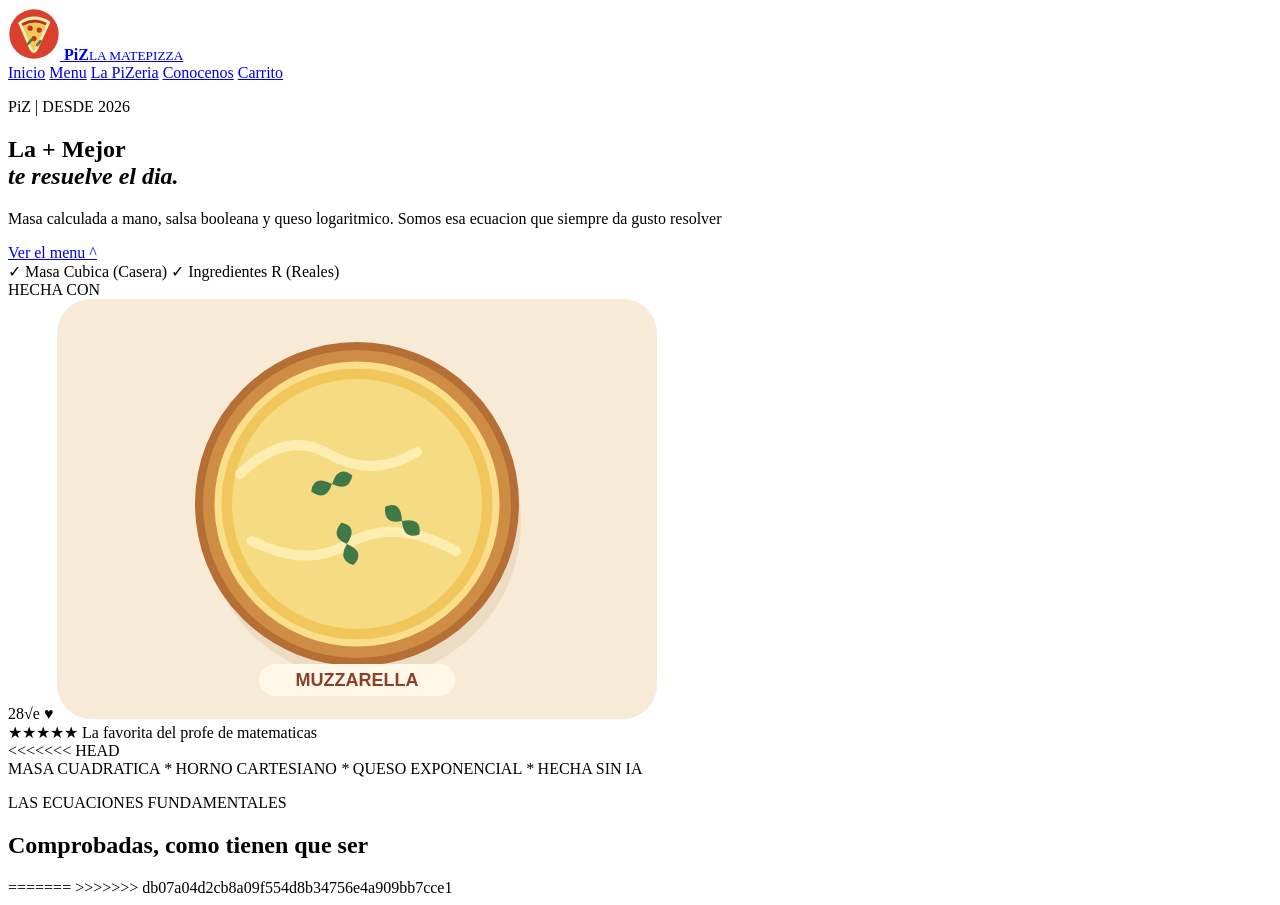
==== index.html @ 9e021fbf "Añadido ticker y algunos titulos" ====
<!DOCTYPE html>
<html lang="en">
<head>
    <meta charset="UTF-8">
    <meta name="viewport" content="width=device-width, initial-scale=1.0">
    <title>Home | Piz</title>
</head>
<body>
    <header class="headr-sit">
        <div class="container hdr-in">
            <a class="brand" href="index.html">
                <img src="assets/img/logo.svg" alt="Logo de la pizzeria" width="52" height="52">
                <span><strong>PiZ</strong><small>LA MATEPIZZA</small></span>          
            </a>
            <nav class="mn-nav" aria-label="Navegacion">
                <a href="index.html" aria-current="pagina">Inicio</a>
                <a href="menu.html">Menu</a>
                <a href="nos.html">La PiZeria</a>
                <a href="contact.html">Conocenos</a>
                <a href="menu.html#carrito" class="nav-cart">Carrito</a>
            </nav>
        </div>
    </header>
    <main>
        <section class="hero">
            <div class="copy-h">
                <p class="ceja"><span class="deja-p"></span> PiZ | DESDE 2026</p>
                <h1>La + Mejor<br><em>te resuelve el dia.</em></h1><p class="desc-h">Masa calculada a mano, salsa booleana y queso logaritmico. Somos esa ecuacion que siempre da gusto resolver</p>
                <div class="act-h">
                    <a href="menu.html">Ver el menu <span aria-hidden="true">^</span></a>
                </div>
                <div class="nts-h">
                    <span>
                        <span class="nt-icn" aria-hidden="true">✓</span>
                        Masa Cubica (Casera)
                    </span>
                    <span>
                        <span class="nt-icn" aria-hidden="true">✓</span>
                        Ingredientes R (Reales)
                    </span>
                </div>
            </div>
            <div art-h>
                <span class="stmp-rnd">HECHA CON<br>28√e ♥</span>
                <img src="assets/img/pizza-muzzarella.svg" alt="PiZ de muzzarella" width="600" height="420">
                <div class="capt-h">
                    <span class="capt-strs" aria-hidden="true">★★★★★</span>
                    <span>La favorita del profe de matematicas</span>
                </div>
            </div>
        </section>
<<<<<<< HEAD
        <section class="ticker">
            <div>
                <span>MASA CUADRATICA</span>
                <i aria-hidden="true">*</i>
                <span>HORNO CARTESIANO</span>
                <i aria-hidden="true">*</i>
                <span>QUESO EXPONENCIAL</span>
                <i aria-hidden="true">*</i>
                <span>HECHA SIN IA</span>
            </div>
        </section>
        <section class="sect container fav-sect">
            <div class="sect-hdng">
                <div>
                    <p class="ceja">LAS ECUACIONES FUNDAMENTALES</p>
                    <h2>Comprobadas, como tienen que ser</h2>
                </div>
            </div>
        </section>
=======
>>>>>>> db07a04d2cb8a09f554d8b34756e4a909bb7cce1
    </main>
</body>
</html>
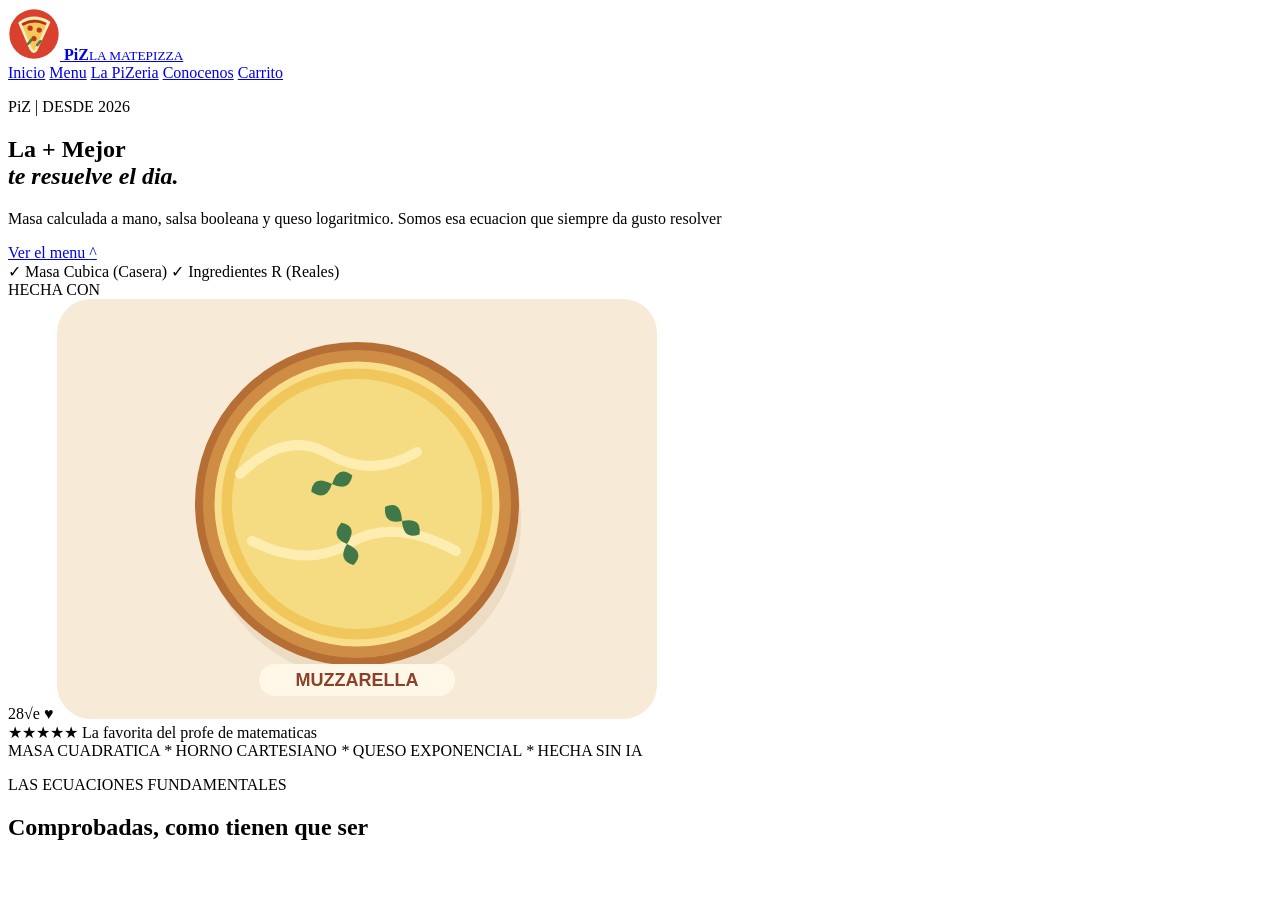
==== commit c2dd56d2: "para solucionar un conflicto de archivos" ====
--- a/index.html
+++ b/index.html
@@ -49,7 +49,6 @@
                 </div>
             </div>
         </section>
-<<<<<<< HEAD
         <section class="ticker">
             <div>
                 <span>MASA CUADRATICA</span>
@@ -69,8 +68,6 @@
                 </div>
             </div>
         </section>
-=======
->>>>>>> db07a04d2cb8a09f554d8b34756e4a909bb7cce1
     </main>
 </body>
 </html>
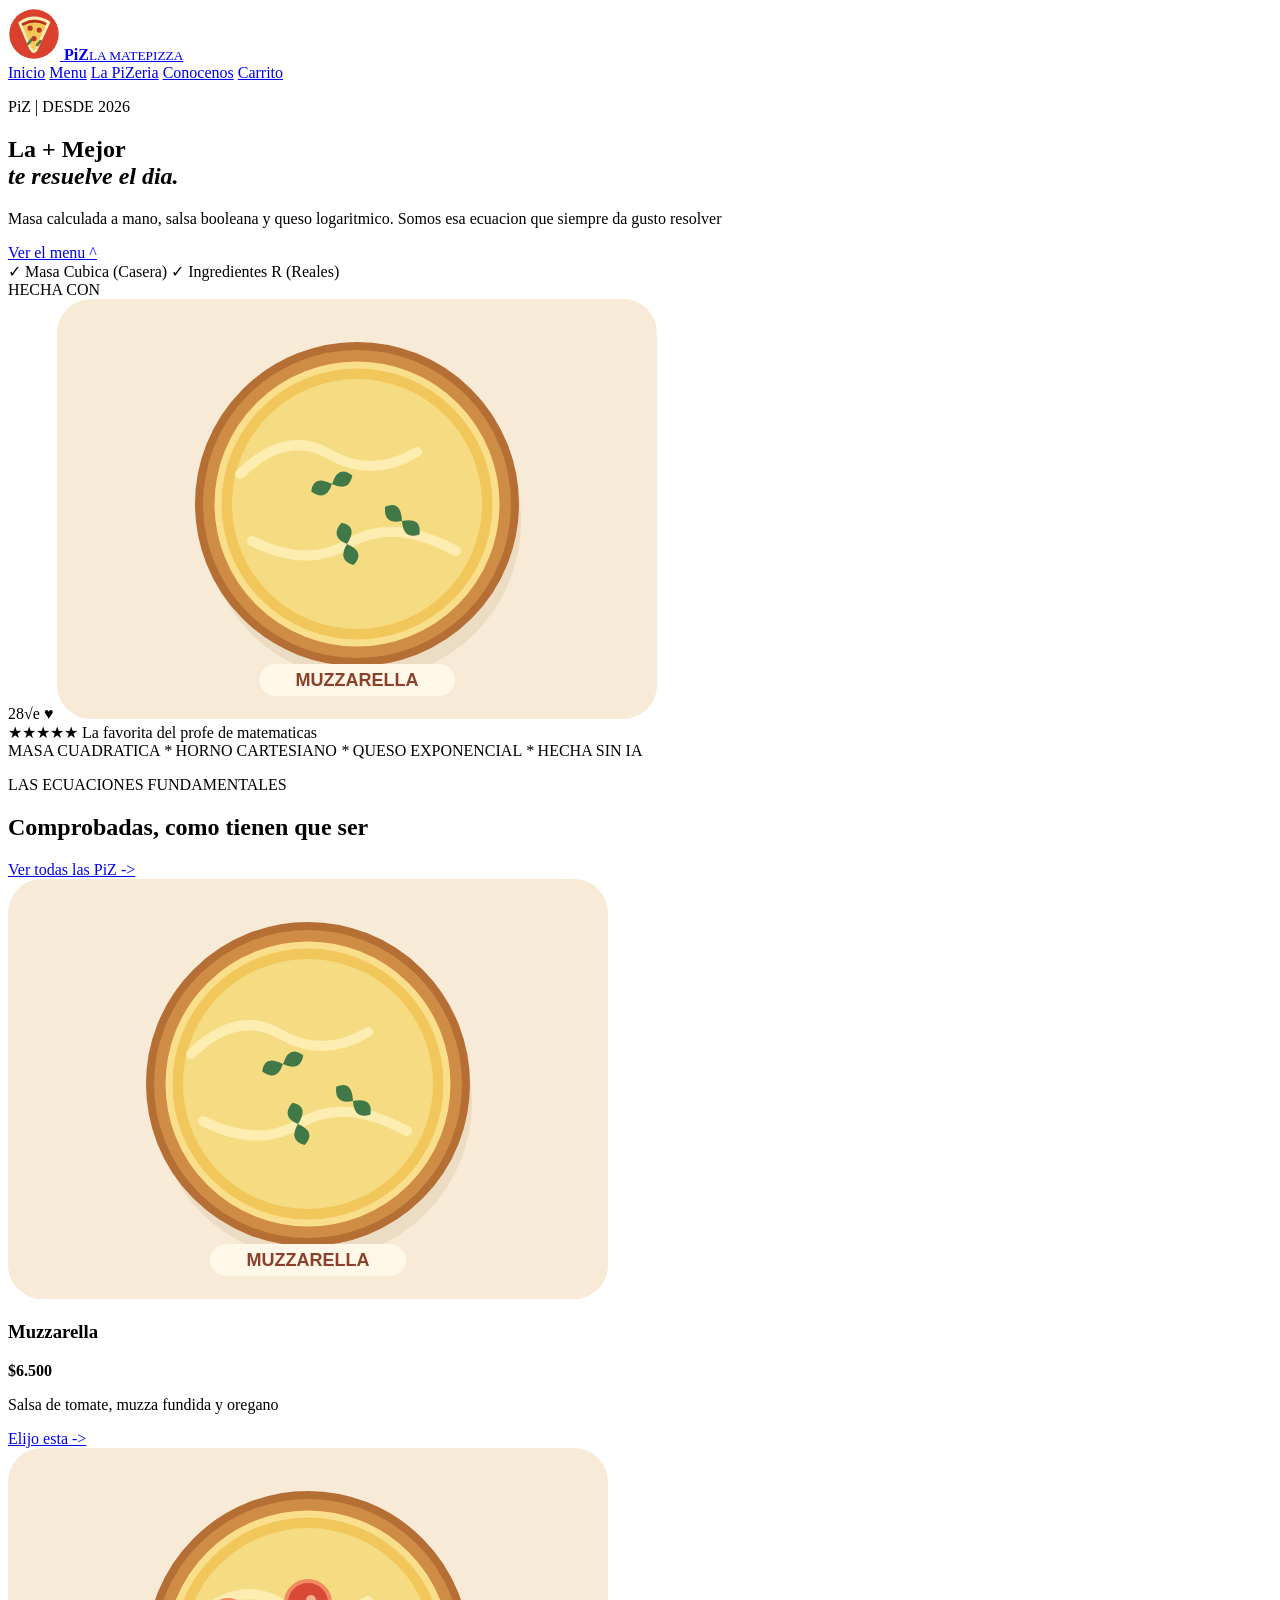
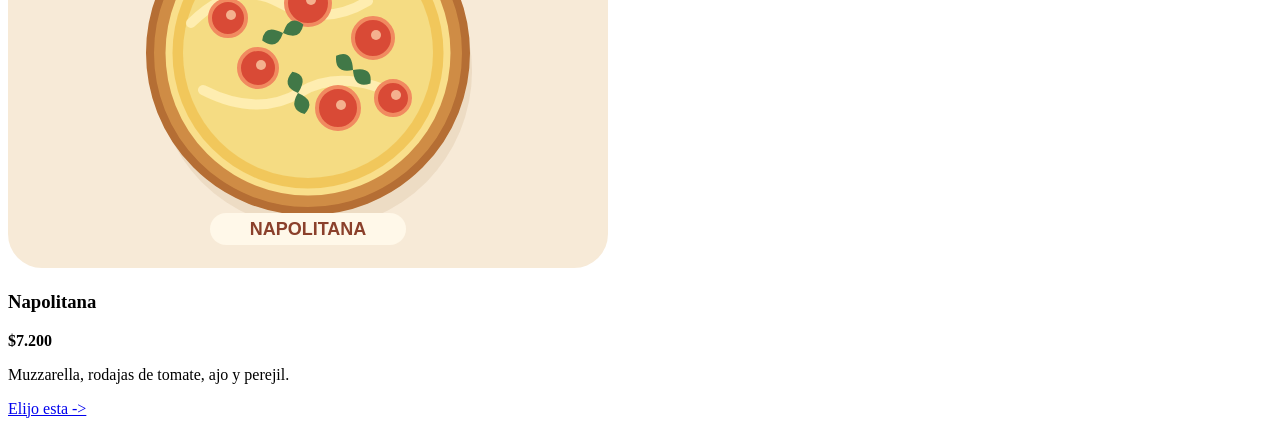
==== commit 32e5e41e: "Index, pizzas favoritas" ====
--- a/index.html
+++ b/index.html
@@ -66,6 +66,33 @@
                     <p class="ceja">LAS ECUACIONES FUNDAMENTALES</p>
                     <h2>Comprobadas, como tienen que ser</h2>
                 </div>
+                <a class="txt-link" href="menu.html">Ver todas las PiZ <span aria-hidden="true">-></span></a>
+            </div>
+            <div class="ftr-grid">
+                <article class="ftr-card">
+                    <a class="ftr-img" href="menu.html#pizzas">
+                        <img src="assets/img/pizza-muzzarella.svg" alt="PiZ de Muzzarella" width="600" height="420">
+                    </a>
+                    <div class="ftr-cont">
+                        <div class="ftr-title">
+                            <h3>Muzzarella</h3><strong>$6.500</strong>
+                        </div>
+                        <p>Salsa de tomate, muzza fundida y oregano</p>
+                        <a class="txt-link" href="menu.html#pizzas">Elijo esta <span aria-hidden="true">-></span></a>
+                    </div>
+                </article>
+                <article class="ftr-card">
+                    <a class="ftr-img" href="menu.html#pizzas">
+                        <img src="assets/img/pizza-napolitana.svg" alt="PiZ napolitana" width="600" height="420">
+                    </a>
+                    <div class="ftr-cont">
+                        <div class="ftr-title">
+                            <h3>Napolitana</h3><strong>$7.200</strong>
+                        </div>
+                        <p>Muzzarella, rodajas de tomate, ajo y perejil.</p>
+                        <a class="txt-link" href="menu.html#pizzas">Elijo esta <span aria-hidden="true">-></span></a>
+                    </div>
+                </article>
             </div>
         </section>
     </main>
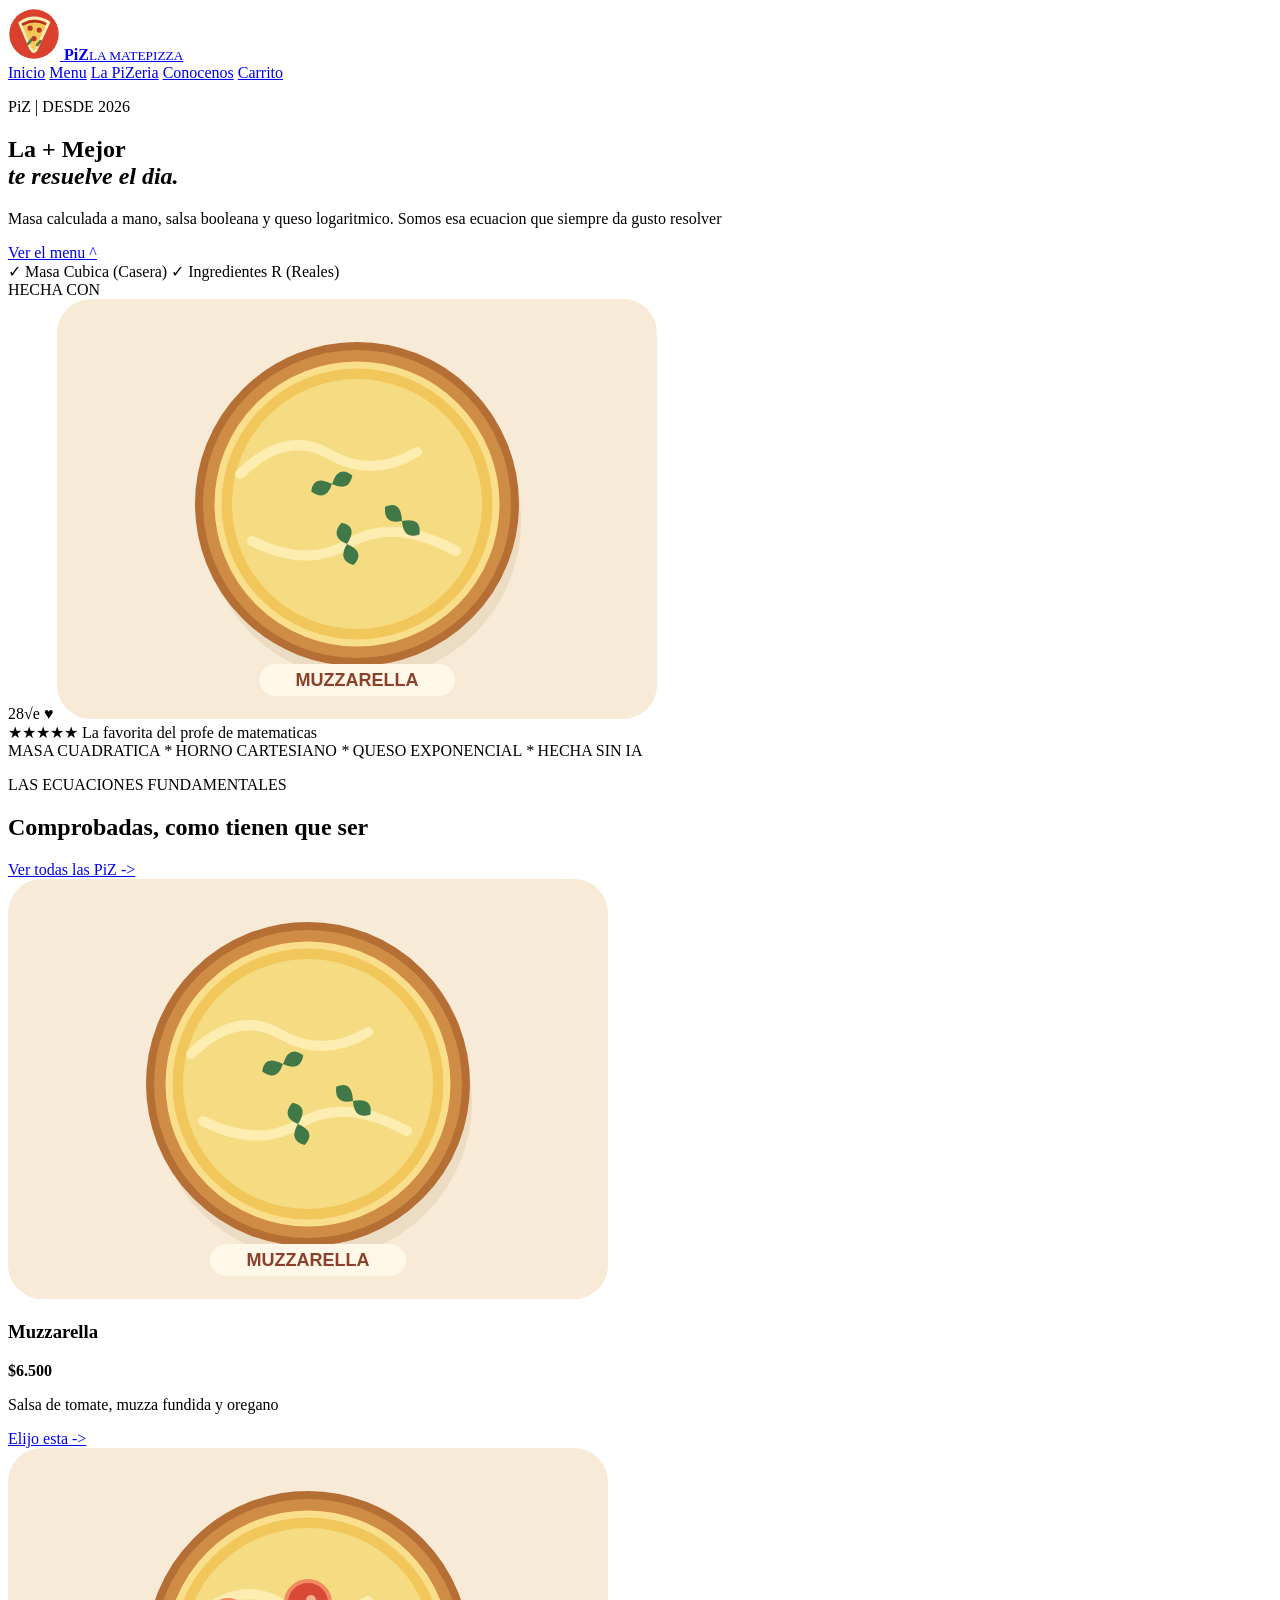
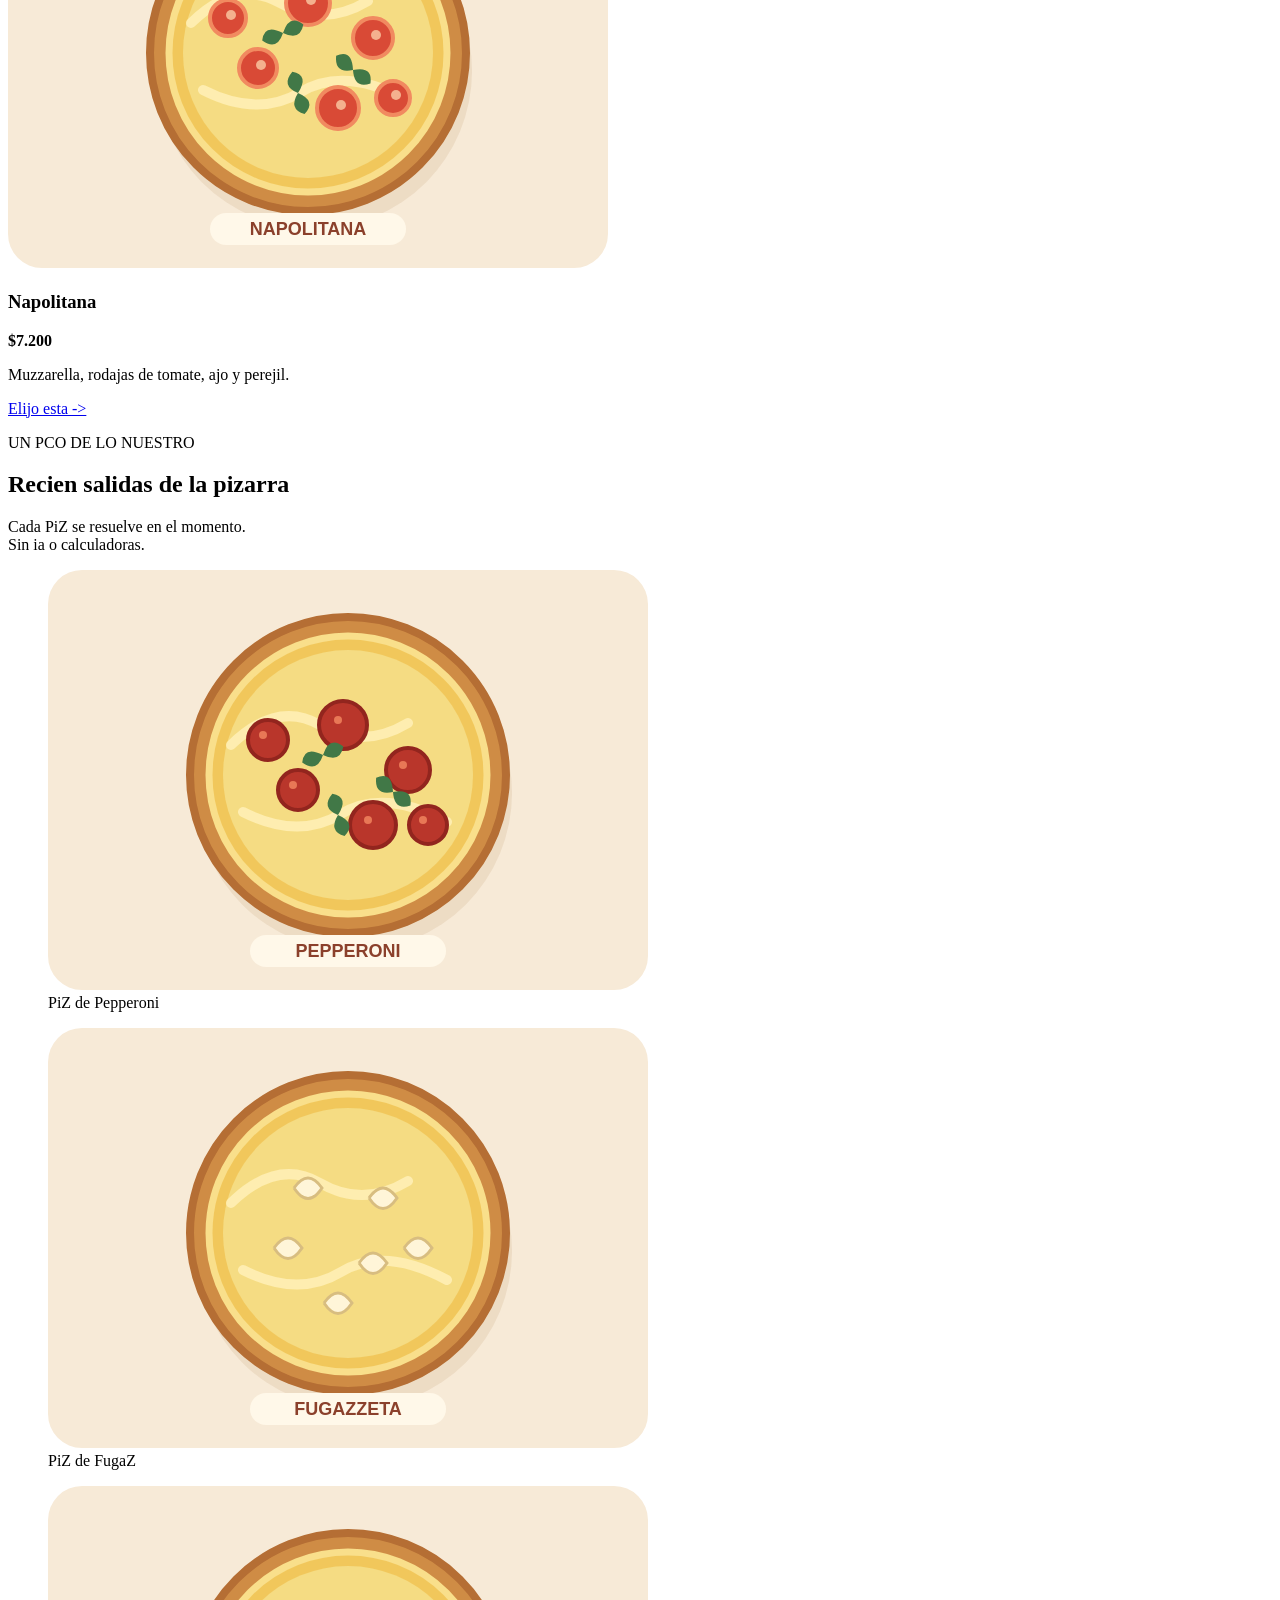
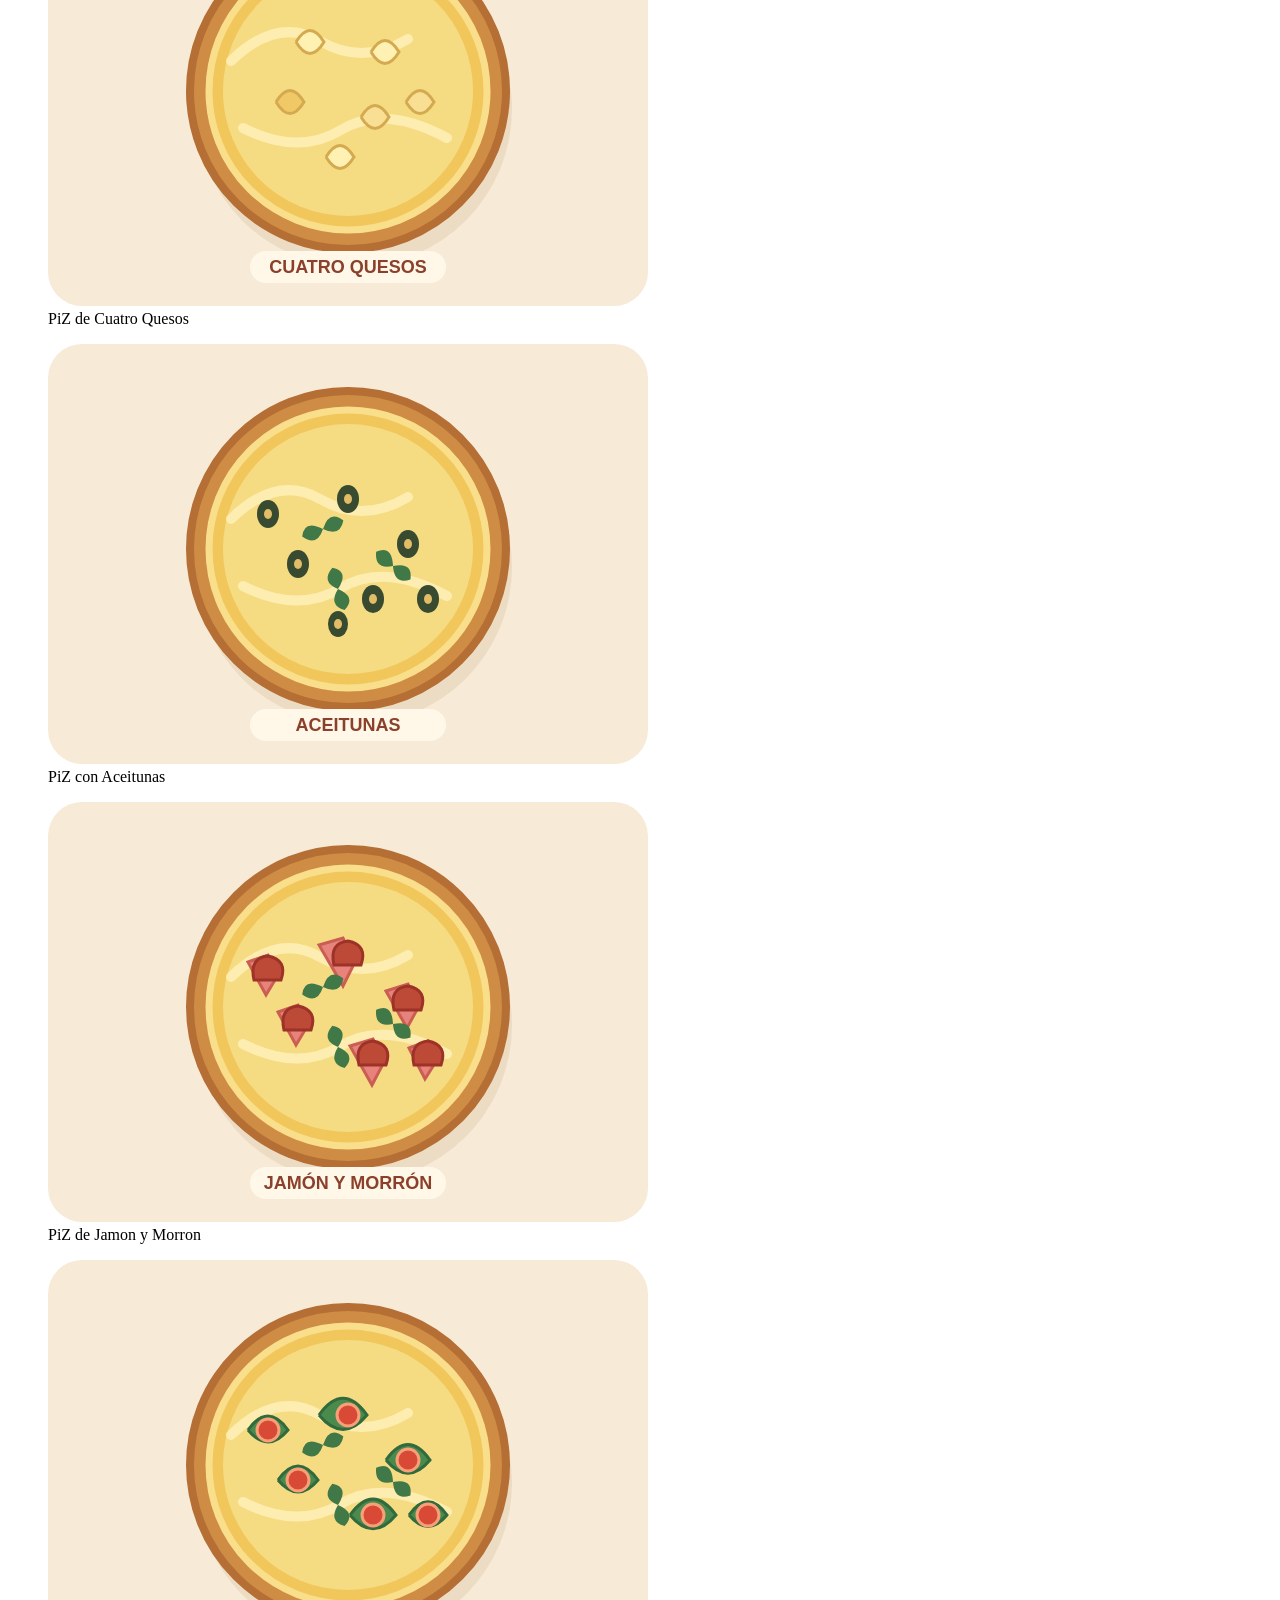
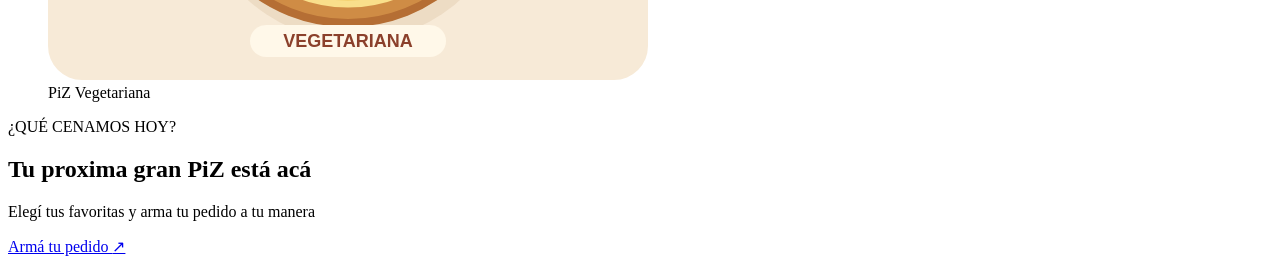
==== commit 909252a9: "Añadias la galeria y las tarjetas de las pizzas" ====
--- a/index.html
+++ b/index.html
@@ -95,6 +95,54 @@
                 </article>
             </div>
         </section>
+        <section class="sect gallery-sect">
+            <div class="container">
+                <div class="section-heading">
+                    <div>
+                        <p class="ceja">UN PCO DE LO NUESTRO</p><h2>Recien salidas de la pizarra</h2>
+                    </div>
+                    <p class="hdng-nt">Cada PiZ se resuelve en el momento.<br>Sin ia o calculadoras.</p>
+                </div>
+                <div class="photo-grid">
+                    <figure>
+                        <img src="assets/img/pizza-pepperoni.svg" alt="PiZ de Pepperoni" width="600" height="420">
+                        <figcaption>PiZ de Pepperoni</figcaption>
+                    </figure>
+                    <figure>
+                        <img src="assets/img/pizza-fugazzeta.svg" alt="PiZ de FugaZ" width="600" height="420">
+                        <figcaption>PiZ de FugaZ</figcaption>
+                    </figure>
+                    <figure>
+                        <img src="assets/img/pizza-cuatro-quesos.svg" alt="PiZ Cuatro Quesos" width="600" height="420">
+                        <figcaption>PiZ de Cuatro Quesos</figcaption>
+                    </figure>
+                    <figure>
+                        <img src="assets/img/pizza-aceitunas.svg" alt="PiZ con Aceitunas" width="600" height="420">
+                        <figcaption>PiZ con Aceitunas</figcaption>
+                    </figure>
+                    <figure>
+                        <img src="assets/img/pizza-jamon-morron.svg" alt="PiZ de Jamon y Morron" width="600" height="420">
+                        <figcaption>PiZ de Jamon y Morron</figcaption>
+                    </figure>
+                    <figure>
+                        <img src="assets/img/pizza-vegetariana.svg" alt="PiZ Vegetariana" width="600" height="420">
+                        <figcaption>PiZ Vegetariana</figcaption>
+                    </figure>
+                </div>
+            </div>
+        </section>
+        <section class="cta-band">
+            <div class="container cta-inner">
+                <div>
+                    <p class="ceja">¿QUÉ CENAMOS HOY?</p>
+                    <h2>Tu proxima gran PiZ está acá</h2>
+                    <p>Elegí tus favoritas y arma tu pedido a tu manera</p>
+                </div>
+                <a class="btn btn-light" href="menu.html">Armá tu pedido
+                    <span aria-hidden="true">↗</span>
+                </a>
+            </div>
+        </section>
     </main>
 </body>
 </html>
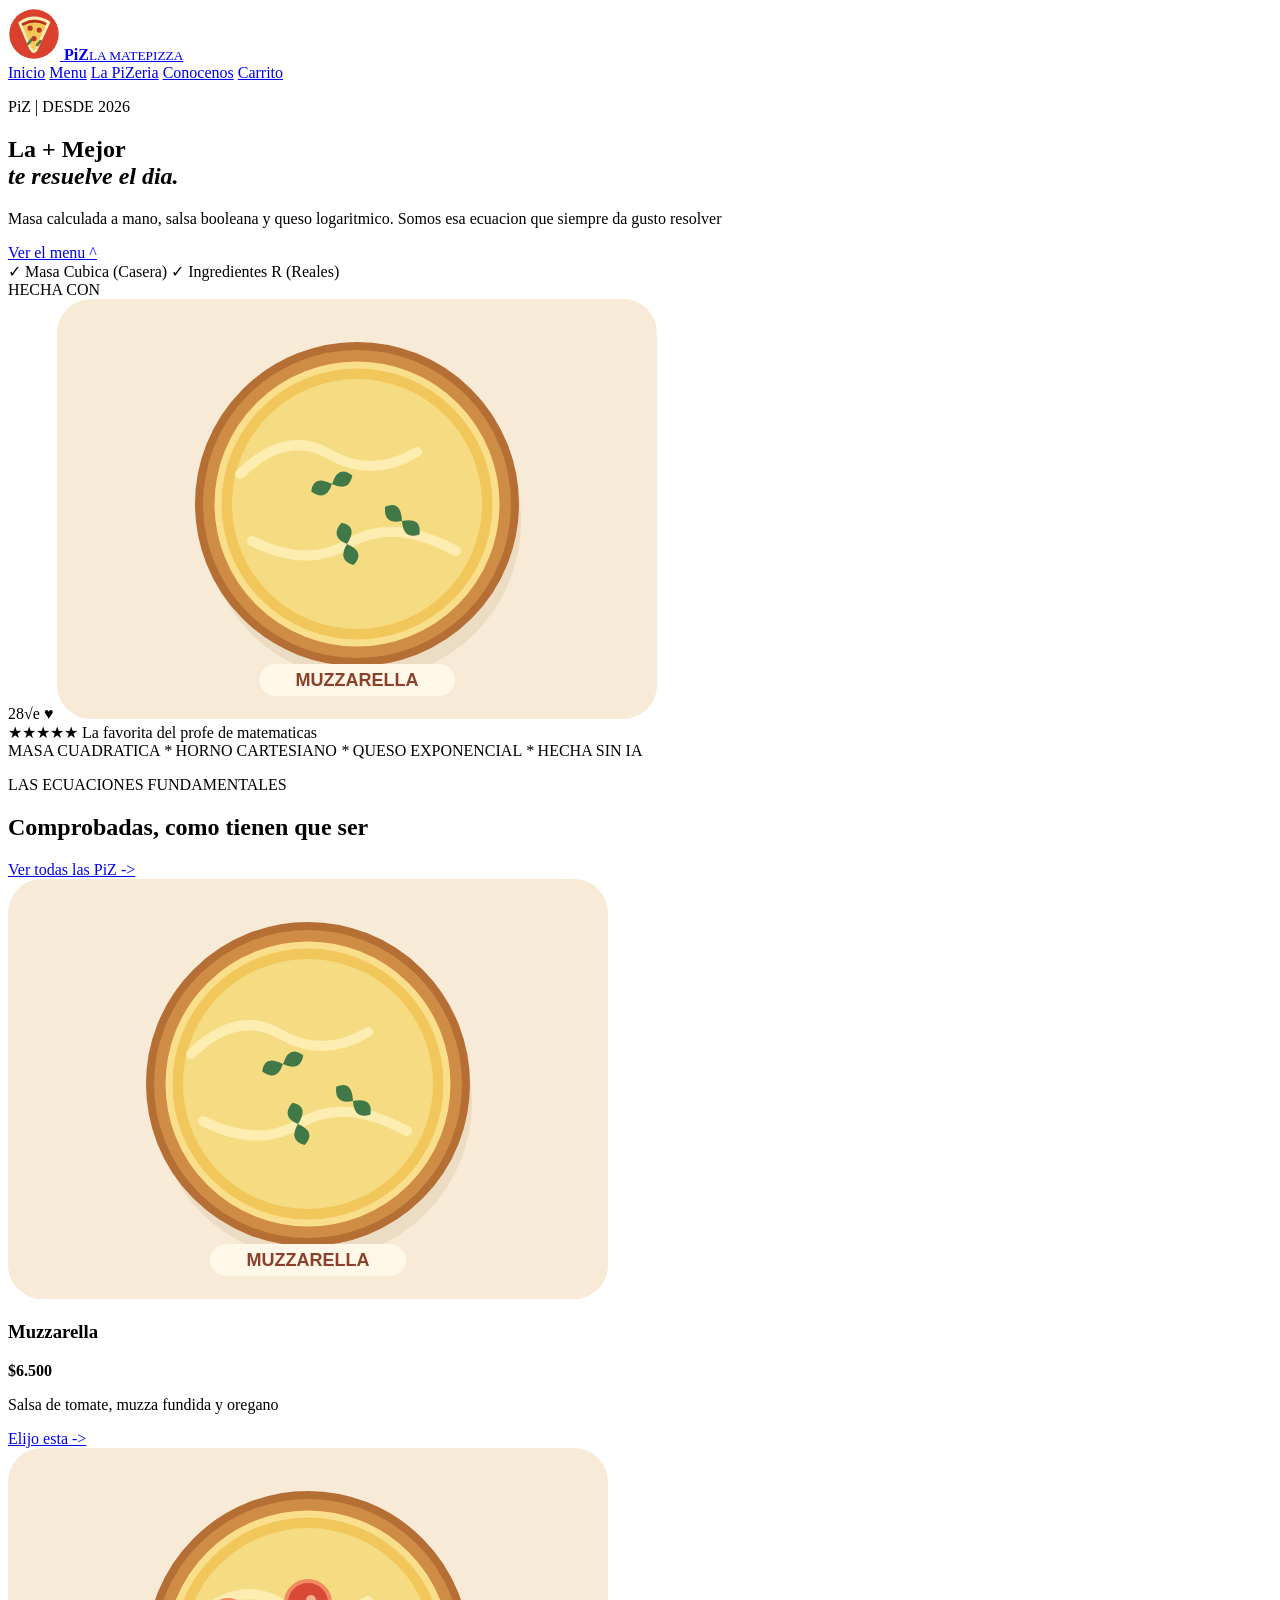
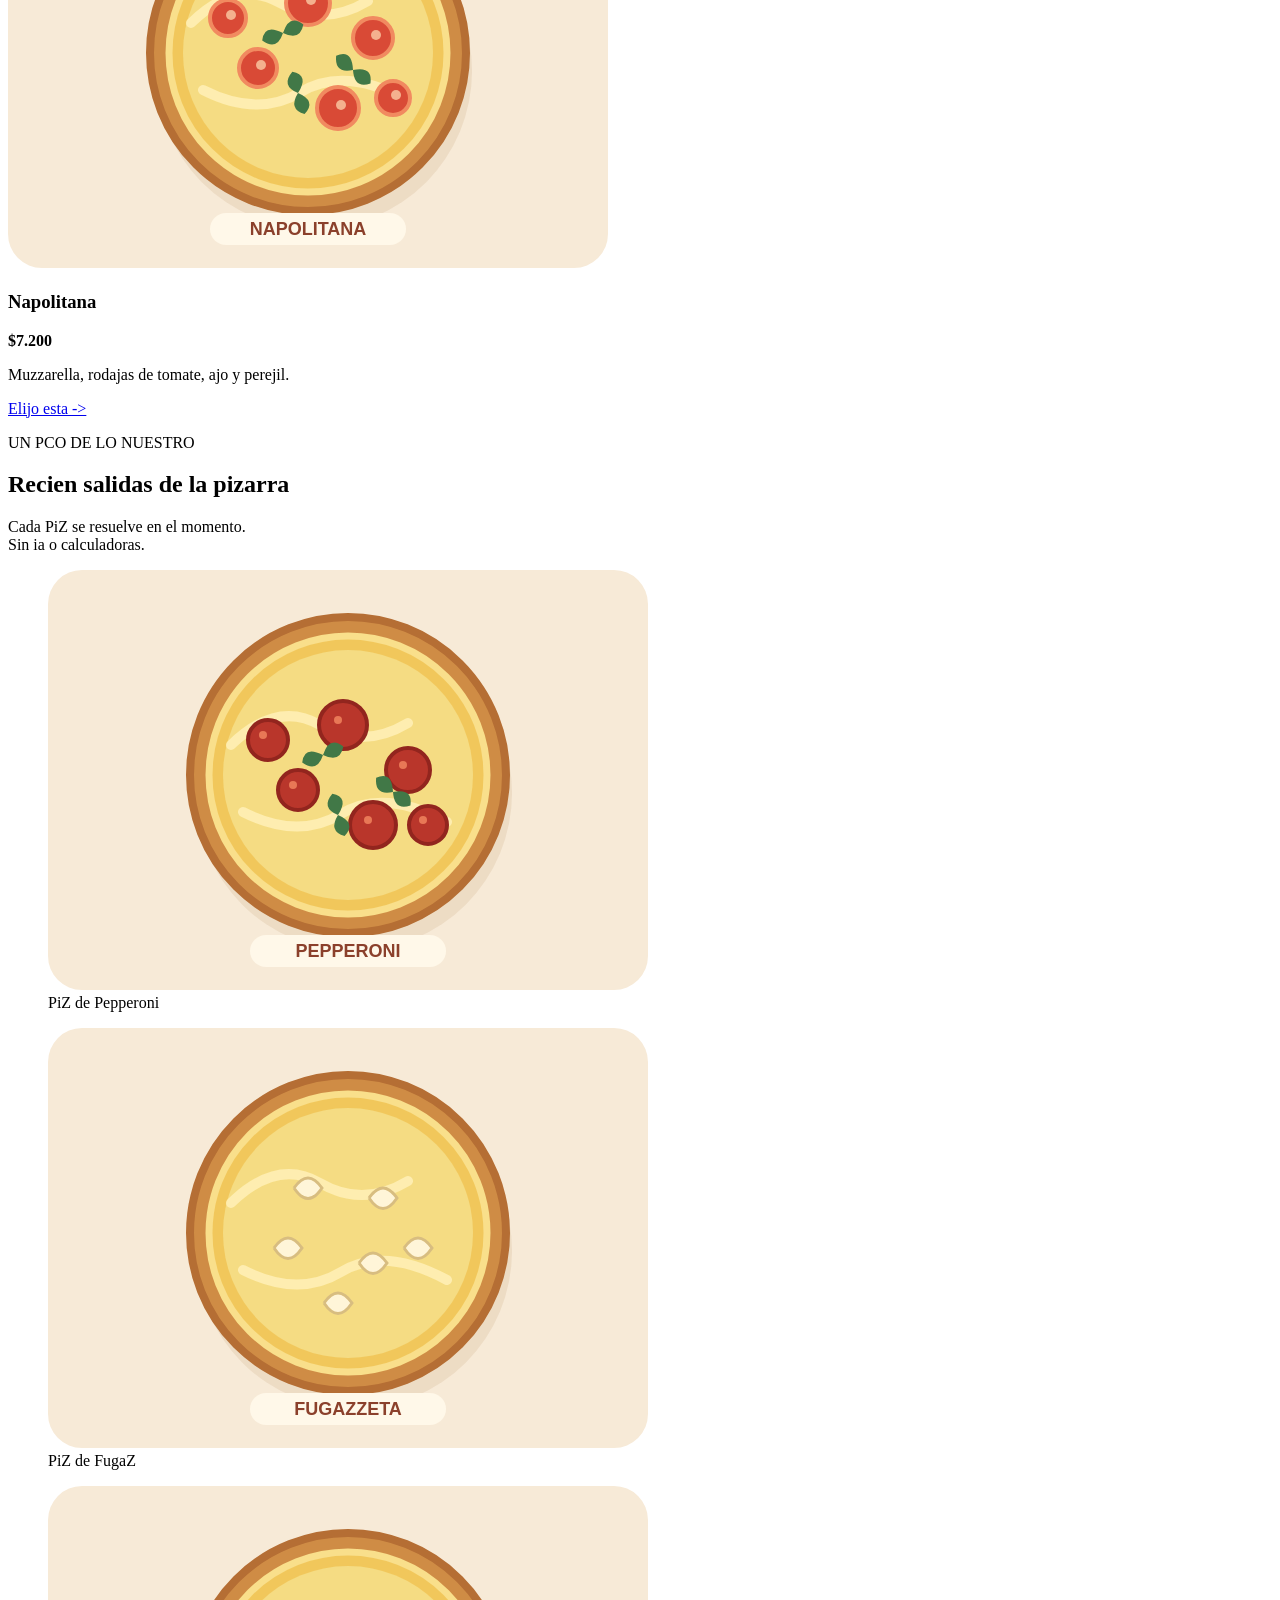
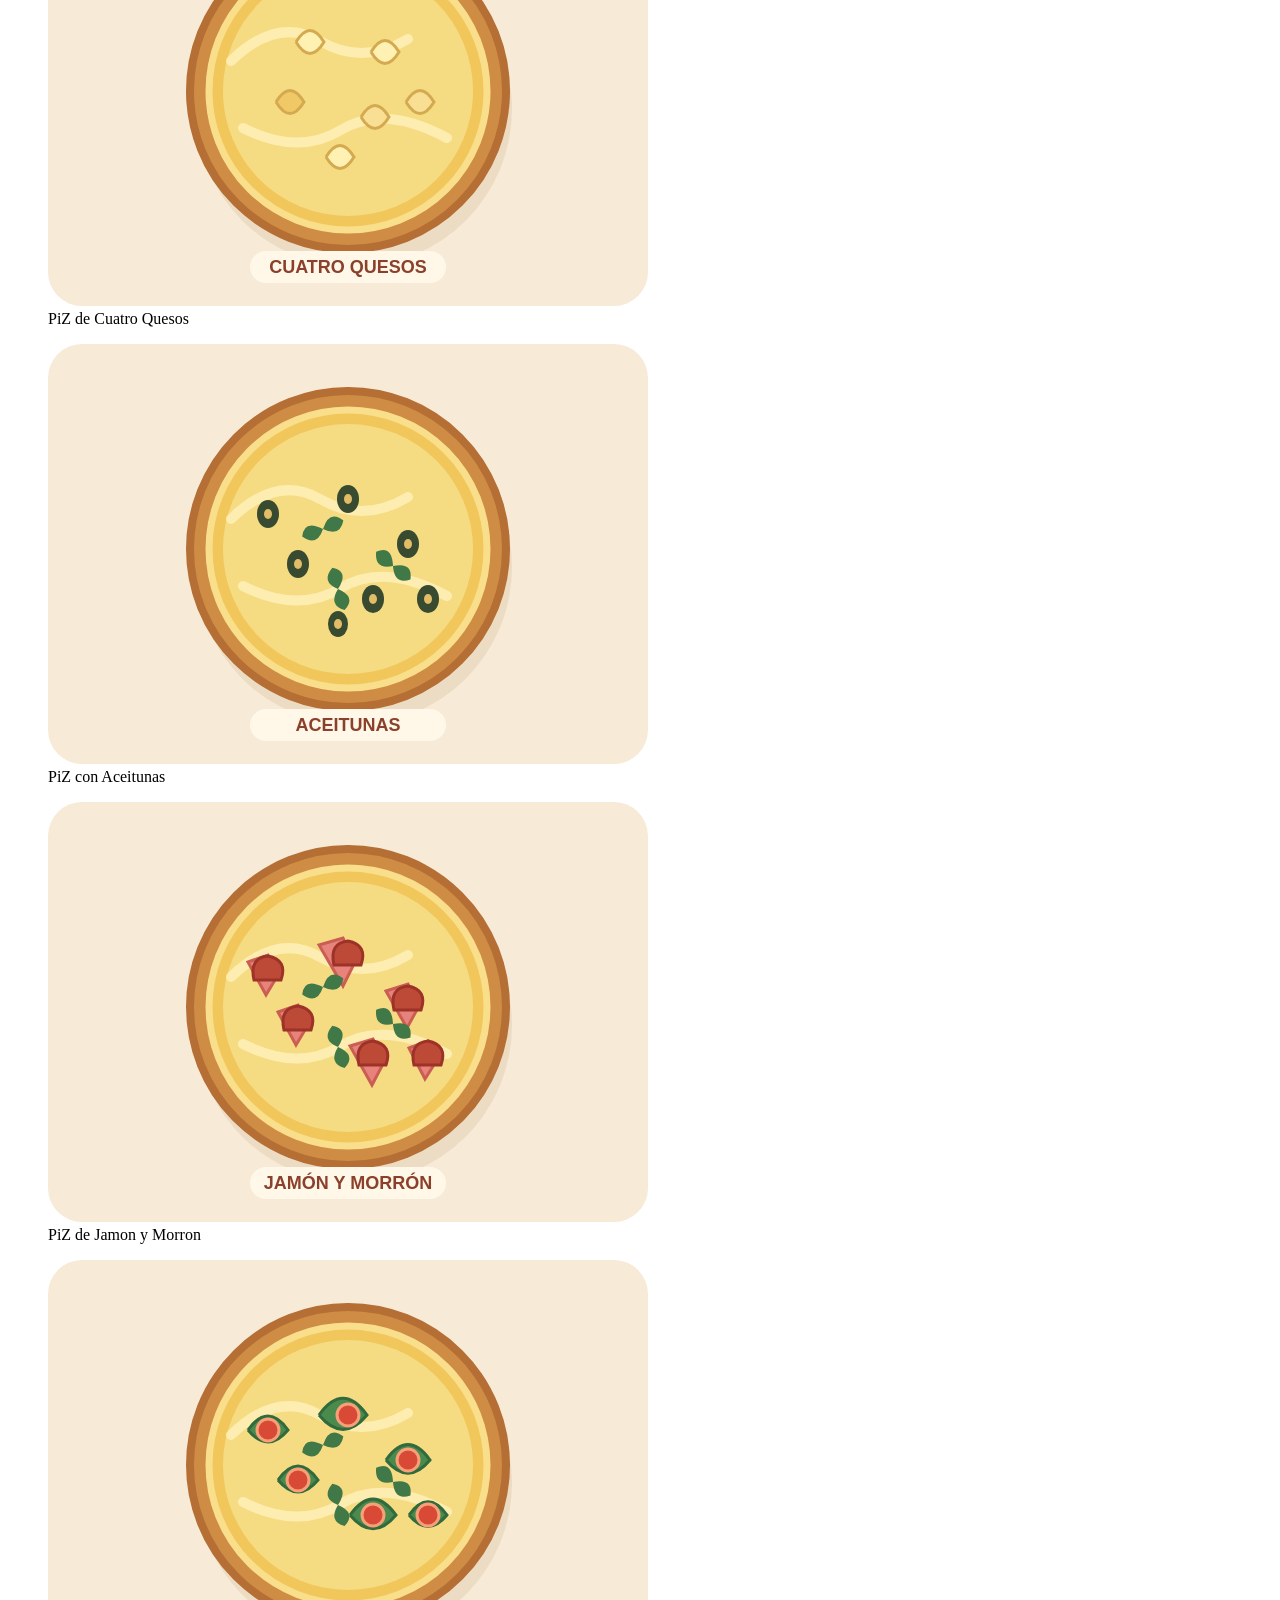
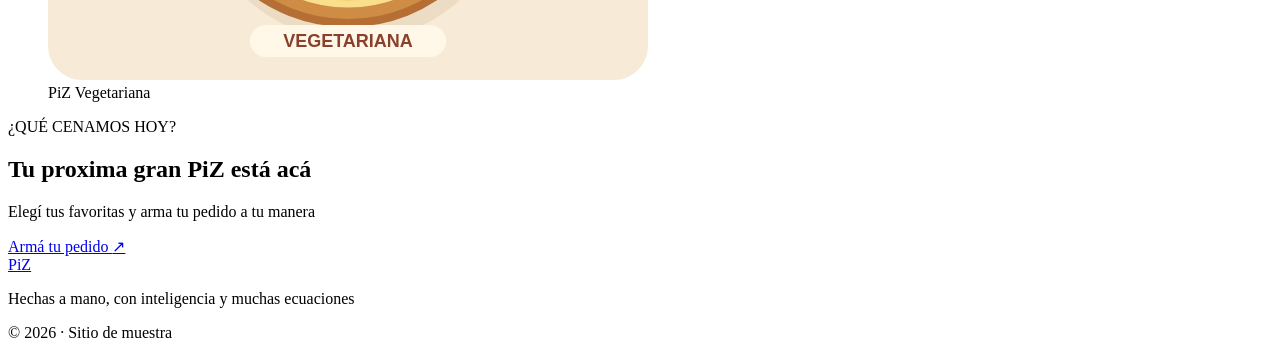
==== commit 020804cb: "Añadido el footer" ====
--- a/index.html
+++ b/index.html
@@ -144,5 +144,12 @@
             </div>
         </section>
     </main>
+    <footer class st-footer>
+        <div class="container ftr-inner">
+            <a href="index.html" class="ftr-brnd">PiZ</a>
+            <p>Hechas a mano, con inteligencia y muchas ecuaciones</p>
+            <p class="copy">© 2026 · Sitio de muestra</p>
+        </div>
+    </footer>
 </body>
 </html>
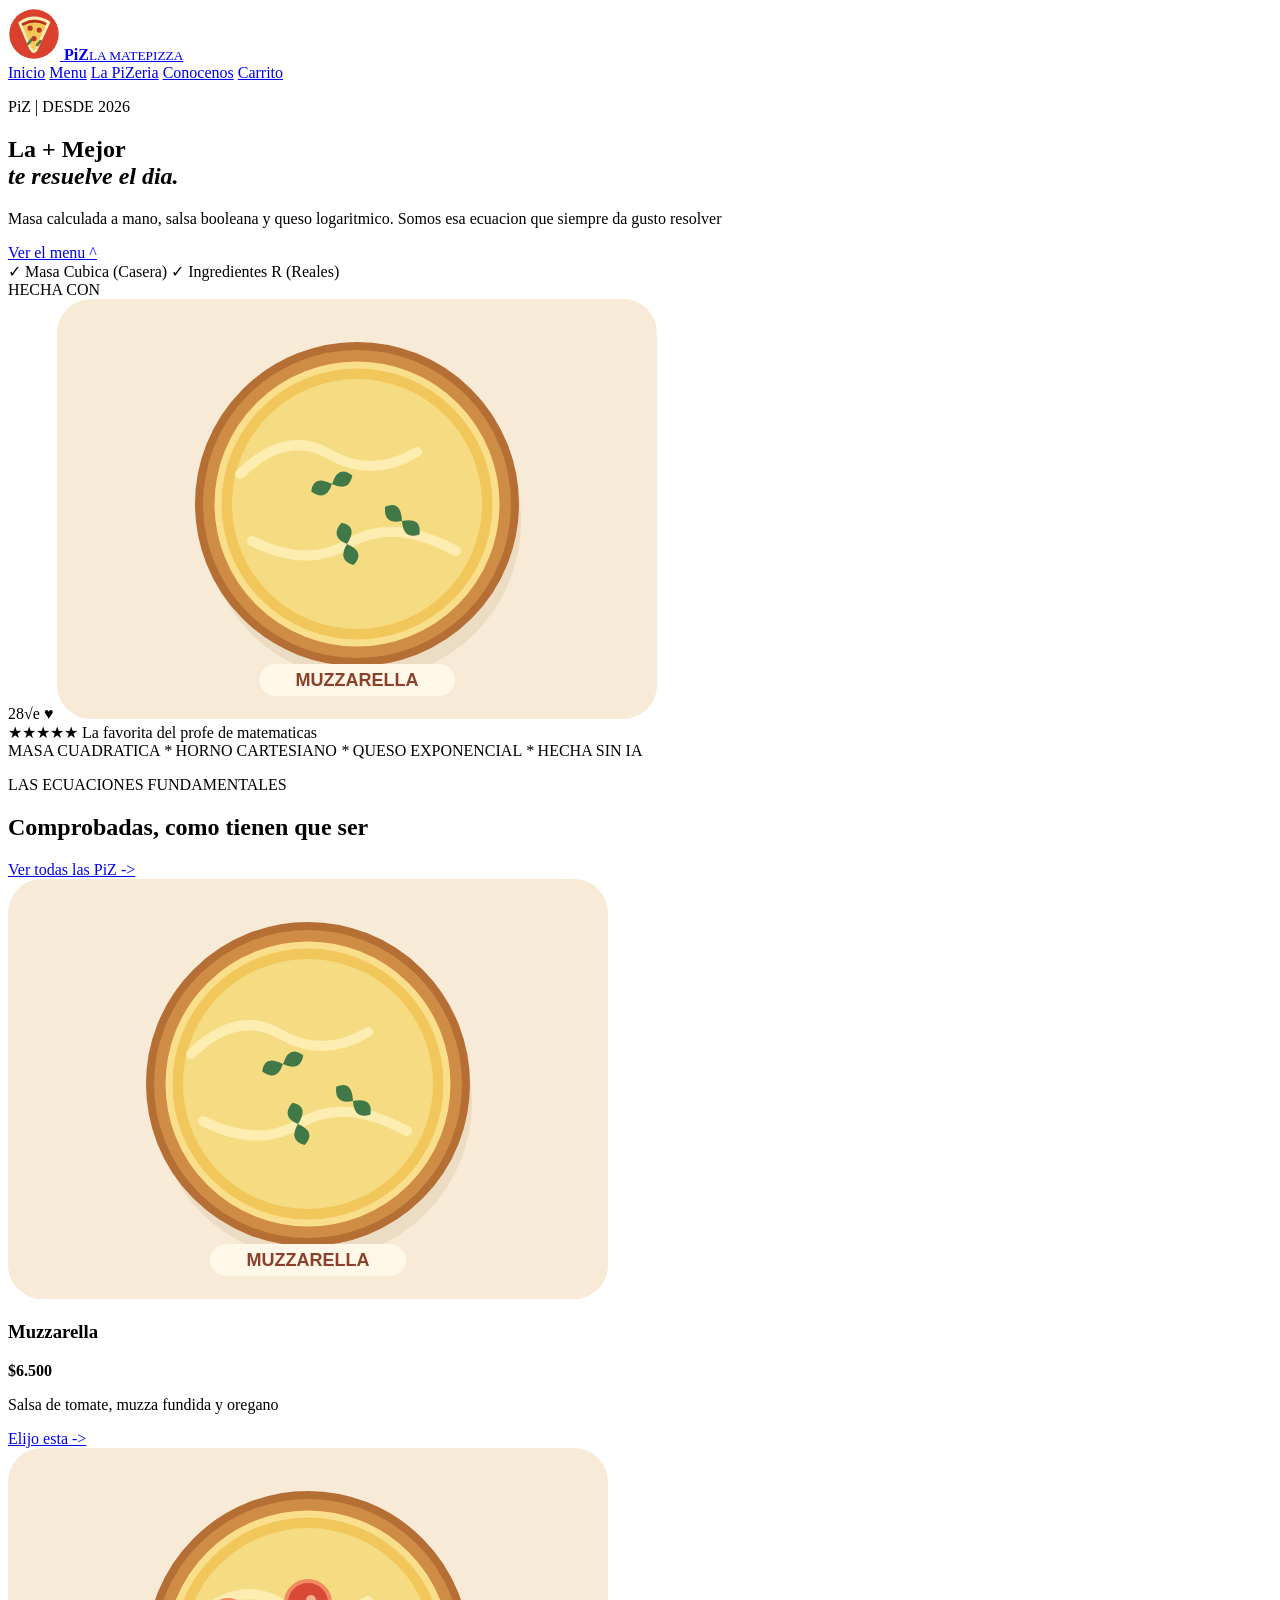
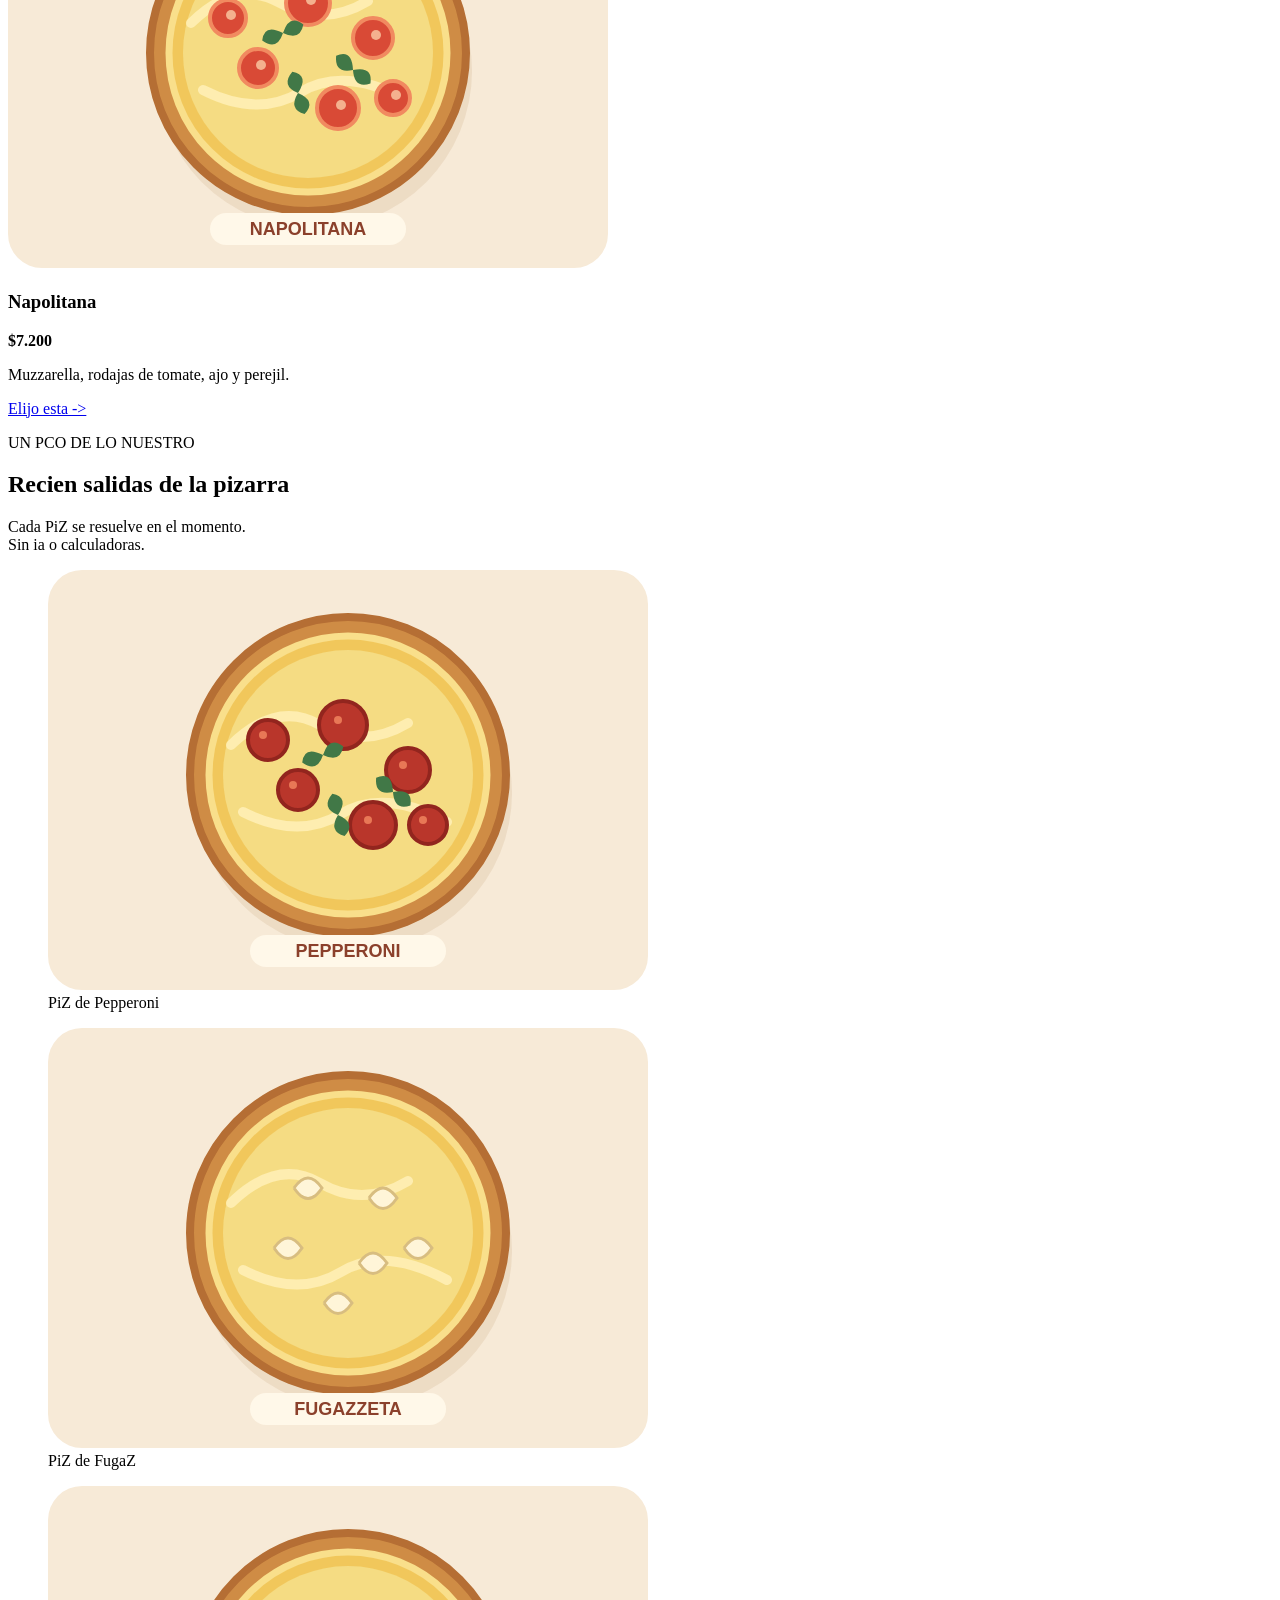
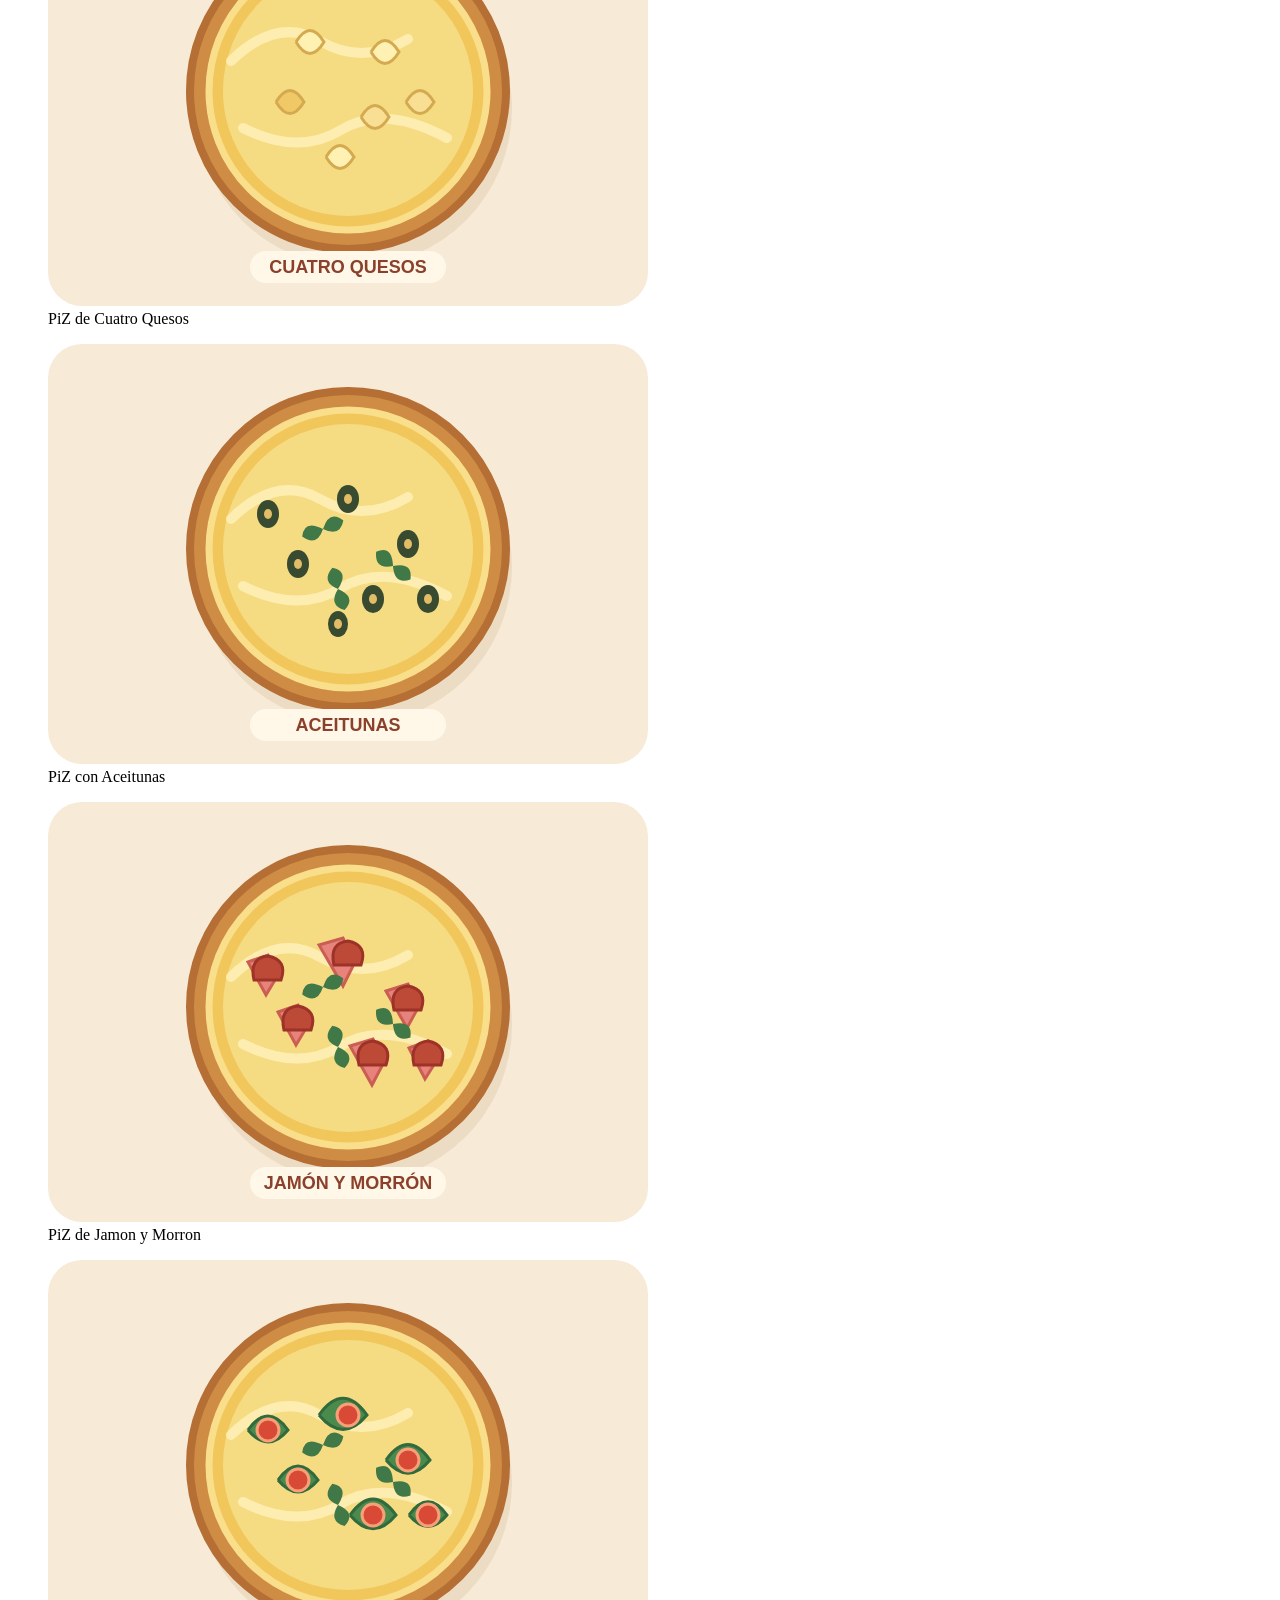
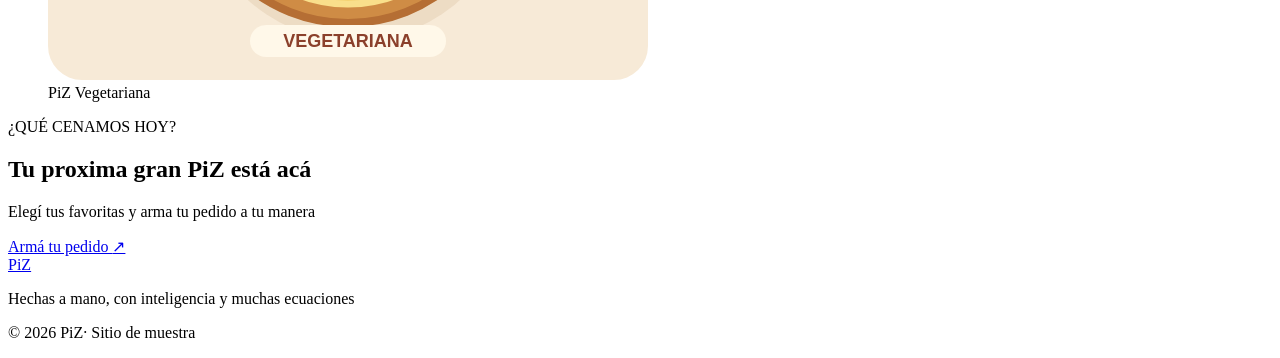
==== commit fed4872e: "Correccion de redaccion" ====
--- a/index.html
+++ b/index.html
@@ -148,7 +148,7 @@
         <div class="container ftr-inner">
             <a href="index.html" class="ftr-brnd">PiZ</a>
             <p>Hechas a mano, con inteligencia y muchas ecuaciones</p>
-            <p class="copy">© 2026 · Sitio de muestra</p>
+            <p class="copy">© 2026 PiZ· Sitio de muestra</p>
         </div>
     </footer>
 </body>
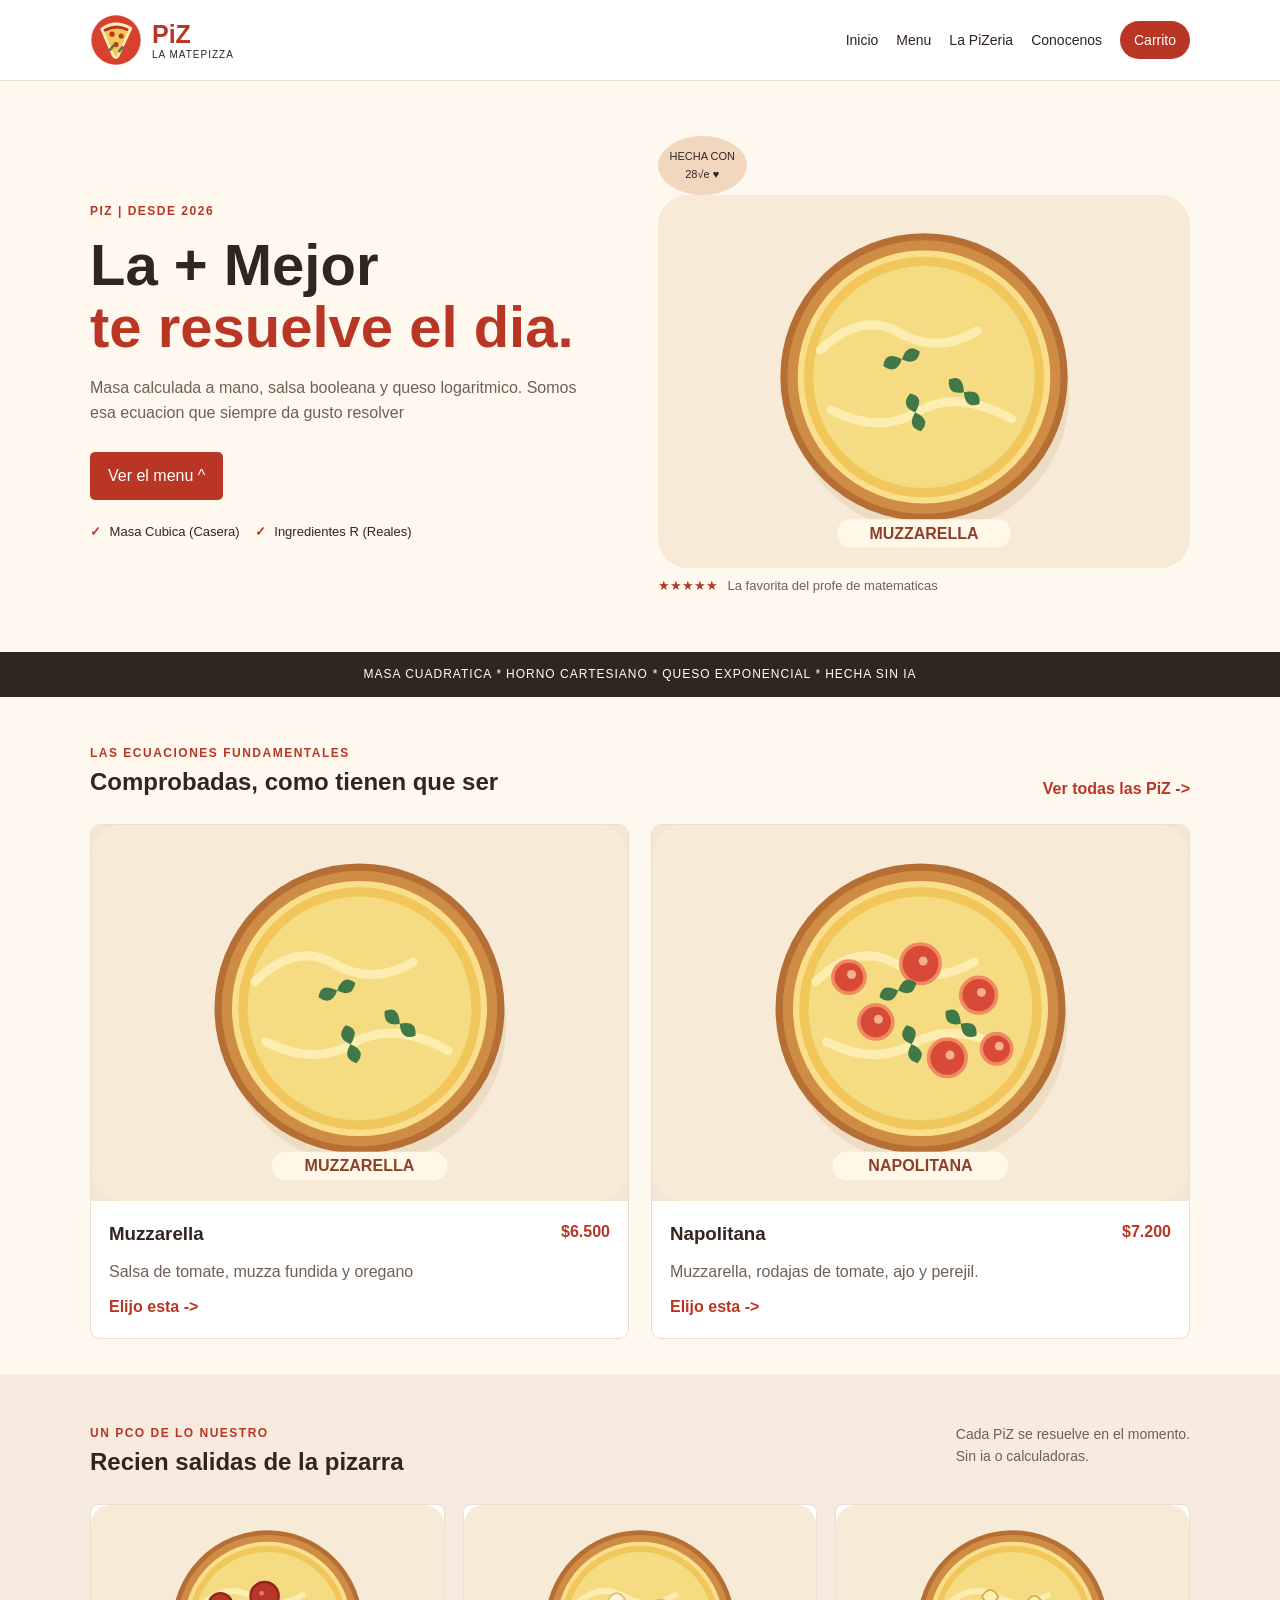
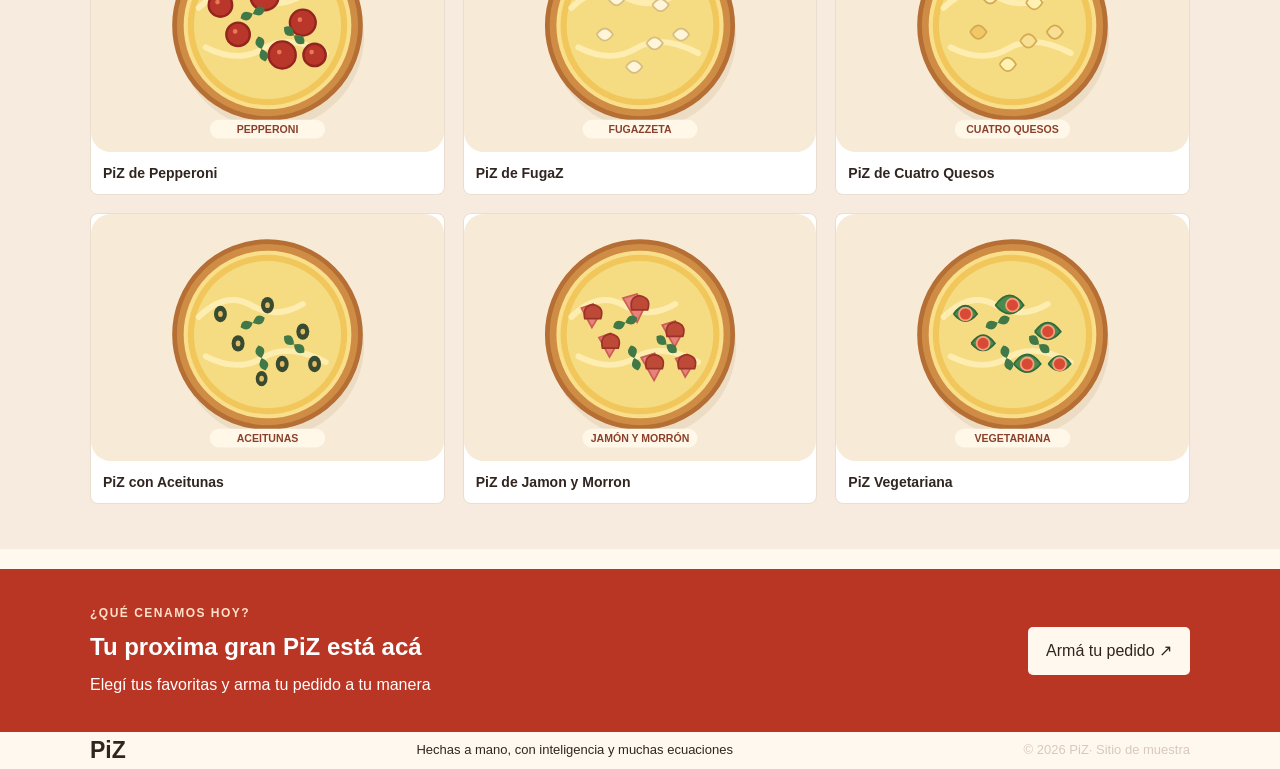
==== commit 69dd19ab: "Añadidos mas detalles a los estilos y solucionados algunos problemas" ====
--- a/index.html
+++ b/index.html
@@ -4,6 +4,7 @@
     <meta charset="UTF-8">
     <meta name="viewport" content="width=device-width, initial-scale=1.0">
     <title>Home | Piz</title>
+    <link rel="stylesheet" href="css/style.css">
 </head>
 <body>
     <header class="headr-sit">
--- a/css/style.css
+++ b/css/style.css
@@ -0,0 +1,829 @@
+/* Estilos generales de PiZ */
+* {
+    box-sizing: border-box;
+}
+
+body {
+    margin: 0;
+    background: #fff8ef;
+    color: #30251f;
+    font-family: Arial, Helvetica, sans-serif;
+    line-height: 1.6;
+}
+
+img {
+    display: block;
+    max-width: 100%;
+    height: auto;
+}
+
+a {
+    color: inherit;
+    text-decoration: none;
+}
+
+.container {
+    width: 90%;
+    max-width: 1100px;
+    margin: 0 auto;
+}
+
+/* Encabezado y menu */
+.headr-sit {
+    background: #ffffff;
+    border-bottom: 1px solid #eaded0;
+}
+
+.hdr-in {
+    display: flex;
+    align-items: center;
+    justify-content: space-between;
+    gap: 20px;
+    padding: 14px 0;
+}
+
+.brand {
+    display: flex;
+    align-items: center;
+    gap: 10px;
+}
+
+.brand span {
+    display: flex;
+    flex-direction: column;
+    line-height: 1.2;
+}
+
+.brand strong {
+    color: #b93625;
+    font-size: 25px;
+}
+
+.brand small {
+    font-size: 10px;
+    letter-spacing: 1px;
+}
+
+.mn-nav {
+    display: flex;
+    align-items: center;
+    flex-wrap: wrap;
+    gap: 18px;
+}
+
+.mn-nav a {
+    font-size: 14px;
+}
+
+.mn-nav a:hover {
+    color: #b93625;
+}
+
+.mn-nav .nav-cart {
+    background: #b93625;
+    color: #ffffff;
+    padding: 8px 14px;
+    border-radius: 20px;
+}
+
+/* Titulos y botones */
+.ceja {
+    color: #b93625;
+    font-size: 12px;
+    font-weight: bold;
+    letter-spacing: 1.5px;
+    text-transform: uppercase;
+}
+
+.btn {
+    display: inline-block;
+    border: 0;
+    border-radius: 5px;
+    padding: 11px 18px;
+    font: inherit;
+    cursor: pointer;
+}
+
+.btn-primary {
+    background: #b93625;
+    color: #ffffff;
+}
+
+.btn-primary:hover {
+    background: #922b1e;
+}
+
+.btn-light {
+    background: #fff8ef;
+    color: #30251f;
+}
+
+.btn-outline {
+    border: 1px solid #b93625;
+    background: transparent;
+    color: #b93625;
+}
+
+.txt-link {
+    color: #b93625;
+    font-weight: bold;
+}
+
+/* Parte principal de Inicio */
+.hero {
+    width: 90%;
+    max-width: 1100px;
+    margin: 55px auto;
+    display: grid;
+    grid-template-columns: 1fr 1fr;
+    align-items: center;
+    gap: 35px;
+}
+
+.copy-h h1 {
+    margin: 10px 0;
+    font-size: clamp(34px, 5vw, 58px);
+    line-height: 1.08;
+}
+
+.copy-h h1 em {
+    color: #b93625;
+    font-style: normal;
+}
+
+.desc-h {
+    max-width: 500px;
+    color: #6e6057;
+}
+
+.act-h a {
+    display: inline-block;
+    margin-top: 10px;
+    background: #b93625;
+    color: #ffffff;
+    padding: 11px 18px;
+    border-radius: 5px;
+}
+
+.nts-h {
+    display: flex;
+    flex-wrap: wrap;
+    gap: 15px;
+    margin-top: 22px;
+    font-size: 13px;
+}
+
+.nt-icn {
+    color: #b93625;
+    font-weight: bold;
+    margin-right: 5px;
+}
+
+.stmp-rnd {
+    display: inline-block;
+    background: #f0d7bd;
+    padding: 12px;
+    border-radius: 50%;
+    font-size: 11px;
+    text-align: center;
+}
+
+.capt-h {
+    display: flex;
+    flex-wrap: wrap;
+    gap: 10px;
+    margin-top: 8px;
+    color: #6e6057;
+    font-size: 13px;
+}
+
+.capt-strs {
+    color: #b93625;
+}
+
+.ticker {
+    background: #30251f;
+    color: #ffffff;
+    padding: 13px 5%;
+    text-align: center;
+    font-size: 12px;
+    letter-spacing: 1px;
+}
+
+/* Titulos de las otras paginas */
+.inr-pg {
+    padding-top: 25px;
+}
+
+.int-pg {
+    padding-top: 30px;
+    padding-bottom: 30px;
+}
+
+.int-pg h1 {
+    margin: 8px 0;
+    font-size: clamp(32px, 4vw, 48px);
+    line-height: 1.15;
+}
+
+.int-pg > p:last-child {
+    max-width: 650px;
+    color: #6e6057;
+}
+
+/* Presentacion de la pizzeria */
+.about-story {
+    display: grid;
+    grid-template-columns: 1fr 1fr;
+    align-items: center;
+    gap: 35px;
+    padding-top: 20px;
+    padding-bottom: 55px;
+}
+
+.about-img img {
+    width: 100%;
+    border-radius: 8px;
+}
+
+.about-copy h2 {
+    margin: 8px 0;
+    line-height: 1.2;
+}
+
+.about-copy p {
+    color: #6e6057;
+}
+
+.about-values {
+    display: flex;
+    flex-wrap: wrap;
+    gap: 22px;
+    margin: 25px 0;
+}
+
+.about-values div {
+    display: flex;
+    flex-direction: column;
+    gap: 4px;
+}
+
+.about-values strong {
+    color: #b93625;
+    font-size: 22px;
+}
+
+.about-values span {
+    font-size: 13px;
+}
+
+/* Franja de invitacion */
+.cta-band {
+    background: #b93625;
+    color: #ffffff;
+    padding: 30px 0;
+    margin-top: 20px;
+}
+
+.cta-inner {
+    display: flex;
+    align-items: center;
+    justify-content: space-between;
+    gap: 25px;
+}
+
+.cta-inner h2 {
+    margin: 5px 0;
+}
+
+.cta-inner p {
+    margin: 5px 0;
+}
+
+.cta-inner .ceja {
+    color: #ffe0c9;
+}
+
+/* Pie de pagina */
+.st-footer {
+    background: #30251f;
+    color: #ffffff;
+    padding: 24px 0;
+    margin-top: 35px;
+}
+
+.ftr-inner {
+    display: flex;
+    align-items: center;
+    justify-content: space-between;
+    flex-wrap: wrap;
+    gap: 12px;
+}
+
+.ftr-brnd {
+    font-size: 23px;
+    font-weight: bold;
+}
+
+.ftr-inner p {
+    margin: 0;
+    font-size: 13px;
+}
+
+.copy {
+    color: #d9c8bc;
+}
+
+/* Ajuste para pantallas chicas */
+@media (max-width: 700px) {
+    .hdr-in {
+        flex-direction: column;
+        align-items: flex-start;
+    }
+
+    .mn-nav {
+        gap: 12px;
+    }
+
+    .hero,
+    .about-story {
+        grid-template-columns: 1fr;
+        gap: 22px;
+        margin-top: 30px;
+    }
+
+    .hero {
+        margin-bottom: 30px;
+    }
+
+    .cta-inner {
+        align-items: flex-start;
+        flex-direction: column;
+    }
+
+    .ftr-inner {
+        align-items: flex-start;
+        flex-direction: column;
+    }
+}
+/* Tarjetas destacadas de Inicio */
+.sect {
+    padding-top: 35px;
+    padding-bottom: 35px;
+}
+
+.sect-hdng,
+.section-heading,
+.menu-sec-ttl {
+    display: flex;
+    align-items: end;
+    justify-content: space-between;
+    gap: 20px;
+    margin-bottom: 22px;
+}
+
+.sect-hdng h2,
+.section-heading h2,
+.menu-sec-ttl h2 {
+    margin: 5px 0;
+    line-height: 1.2;
+}
+
+.sect-hdng .ceja,
+.section-heading .ceja,
+.menu-sec-ttl .ceja {
+    margin-bottom: 5px;
+}
+
+.ftr-grid {
+    display: grid;
+    grid-template-columns: repeat(2, minmax(0, 1fr));
+    gap: 22px;
+}
+
+.ftr-card {
+    overflow: hidden;
+    background: #ffffff;
+    border: 1px solid #eaded0;
+    border-radius: 10px;
+}
+
+.ftr-img {
+    display: block;
+    background: #f4e5d6;
+    overflow: hidden;
+}
+
+.ftr-img img {
+    width: 100%;
+    transition: transform 0.2s;
+}
+
+.ftr-img:hover img {
+    transform: scale(1.03);
+}
+
+.ftr-cont {
+    padding: 18px;
+}
+
+.ftr-title,
+.piz-nm-prc {
+    display: flex;
+    align-items: start;
+    justify-content: space-between;
+    gap: 12px;
+}
+
+.ftr-title h3,
+.piz-nm-prc h2 {
+    margin: 0;
+}
+
+.ftr-title strong,
+.piz-nm-prc strong {
+    color: #b93625;
+    white-space: nowrap;
+}
+
+.ftr-cont p {
+    color: #6e6057;
+    margin: 10px 0;
+}
+
+.hdng-nt {
+    color: #6e6057;
+    font-size: 14px;
+}
+
+/* Galeria de PiZ */
+.gallery-sect {
+    background: #f7ebdf;
+    padding: 35px 0 45px;
+}
+
+.photo-grid {
+    display: grid;
+    grid-template-columns: repeat(3, minmax(0, 1fr));
+    gap: 18px;
+}
+
+.photo-grid figure {
+    margin: 0;
+    overflow: hidden;
+    background: #ffffff;
+    border-radius: 8px;
+    border: 1px solid #eaded0;
+}
+
+.photo-grid img {
+    width: 100%;
+}
+
+.photo-grid figcaption {
+    padding: 10px 12px;
+    font-size: 14px;
+    font-weight: bold;
+}
+
+/* Informacion rapida del menu */
+.mn-quick-inf {
+    display: flex;
+    flex-wrap: wrap;
+    align-items: center;
+    gap: 10px;
+    margin-top: 20px;
+    padding: 12px 15px;
+    background: #f7ebdf;
+    border-radius: 6px;
+    color: #6e6057;
+    font-size: 13px;
+}
+
+.mn-quick-inf span {
+    color: #b93625;
+}
+
+.menu-sect {
+    padding-top: 10px;
+    padding-bottom: 45px;
+}
+
+.menu-sec-ttl > p {
+    color: #6e6057;
+    font-size: 14px;
+}
+
+/* Tarjetas del menu */
+.piz-odr {
+    position: relative;
+}
+
+.cart-toggle {
+    position: absolute;
+    width: 1px;
+    height: 1px;
+    opacity: 0;
+    pointer-events: none;
+}
+
+.piz-grd {
+    display: grid;
+    grid-template-columns: repeat(2, minmax(0, 1fr));
+    gap: 18px;
+}
+
+.piz-crd {
+    min-width: 0;
+    overflow: hidden;
+    background: #ffffff;
+    border: 1px solid #eaded0;
+    border-radius: 10px;
+}
+
+.piz-crd-img {
+    position: relative;
+    background: #f4e5d6;
+}
+
+.piz-crd-img img {
+    width: 100%;
+}
+
+.piz-tag {
+    position: absolute;
+    left: 10px;
+    bottom: 10px;
+    max-width: calc(100% - 20px);
+    padding: 5px 9px;
+    background: #ffffff;
+    color: #30251f;
+    border-radius: 4px;
+    font-size: 11px;
+}
+
+.piz-crd-bdy {
+    padding: 15px;
+}
+
+.piz-nm-prc {
+    align-items: center;
+}
+
+.piz-nm-prc h2 {
+    font-size: 20px;
+}
+
+.piz-crd-bdy > p {
+    min-height: 44px;
+    color: #6e6057;
+    font-size: 14px;
+}
+
+.piz-crd-ftr {
+    display: flex;
+    align-items: center;
+    justify-content: space-between;
+    flex-wrap: wrap;
+    gap: 10px;
+    padding-top: 10px;
+    border-top: 1px solid #eaded0;
+}
+
+.porcion {
+    color: #6e6057;
+    font-size: 12px;
+}
+
+.add-btn,
+.rmv-btn {
+    display: inline-block;
+    padding: 7px 11px;
+    border-radius: 5px;
+    font-size: 13px;
+    font-weight: bold;
+    cursor: pointer;
+}
+
+.add-btn {
+    background: #b93625;
+    color: #ffffff;
+}
+
+.add-btn:hover {
+    background: #922b1e;
+}
+
+.rmv-btn {
+    display: none;
+    background: #f0d7bd;
+    color: #30251f;
+}
+
+/* Al marcar una pizza, cambia su boton y aparece en el carrito */
+#p-muzza:checked ~ .mn-layt .piz-crd:nth-child(1) .add-btn,
+#p-napo:checked ~ .mn-layt .piz-crd:nth-child(2) .add-btn,
+#p-peppe:checked ~ .mn-layt .piz-crd:nth-child(3) .add-btn,
+#p-fugaz:checked ~ .mn-layt .piz-crd:nth-child(4) .add-btn,
+#p-c-quesos:checked ~ .mn-layt .piz-crd:nth-child(5) .add-btn,
+#p-aceitunas:checked ~ .mn-layt .piz-crd:nth-child(6) .add-btn,
+#p-jamo-moron:checked ~ .mn-layt .piz-crd:nth-child(7) .add-btn,
+#p-vegie:checked ~ .mn-layt .piz-crd:nth-child(8) .add-btn {
+    display: none;
+}
+
+#p-muzza:checked ~ .mn-layt .piz-crd:nth-child(1) .rmv-btn,
+#p-napo:checked ~ .mn-layt .piz-crd:nth-child(2) .rmv-btn,
+#p-peppe:checked ~ .mn-layt .piz-crd:nth-child(3) .rmv-btn,
+#p-fugaz:checked ~ .mn-layt .piz-crd:nth-child(4) .rmv-btn,
+#p-c-quesos:checked ~ .mn-layt .piz-crd:nth-child(5) .rmv-btn,
+#p-aceitunas:checked ~ .mn-layt .piz-crd:nth-child(6) .rmv-btn,
+#p-jamo-moron:checked ~ .mn-layt .piz-crd:nth-child(7) .rmv-btn,
+#p-vegie:checked ~ .mn-layt .piz-crd:nth-child(8) .rmv-btn {
+    display: inline-block;
+}
+
+/* Carrito */
+.mn-layt {
+    display: grid;
+    grid-template-columns: minmax(0, 1fr) 290px;
+    align-items: start;
+    gap: 22px;
+}
+
+.carro {
+    position: sticky;
+    top: 18px;
+    padding: 18px;
+    background: #ffffff;
+    border: 1px solid #eaded0;
+    border-radius: 10px;
+}
+
+.cart-pan-hd {
+    display: flex;
+    align-items: center;
+    justify-content: space-between;
+    gap: 12px;
+    padding-bottom: 12px;
+    border-bottom: 1px solid #eaded0;
+}
+
+.cart-pan-hd .ceja {
+    margin: 0 0 4px;
+}
+
+.cart-pan-hd h2 {
+    margin: 0;
+    font-size: 22px;
+}
+
+.cart-bag {
+    display: grid;
+    place-items: center;
+    width: 36px;
+    height: 36px;
+    background: #f7ebdf;
+    color: #b93625;
+    border-radius: 50%;
+}
+
+.cart-empy {
+    color: #6e6057;
+    font-size: 14px;
+}
+
+.cart-nonempy {
+    display: none;
+}
+
+.cart-itms {
+    margin: 12px 0;
+    padding: 0;
+    list-style: none;
+}
+
+.cart-itm {
+    display: none;
+    align-items: center;
+    justify-content: space-between;
+    gap: 12px;
+    padding: 9px 0;
+    border-bottom: 1px solid #f0e6dc;
+    font-size: 13px;
+}
+
+.cart-itm strong {
+    color: #b93625;
+    white-space: nowrap;
+}
+
+#p-muzza:checked ~ .mn-layt .cart-empy,
+#p-napo:checked ~ .mn-layt .cart-empy,
+#p-peppe:checked ~ .mn-layt .cart-empy,
+#p-fugaz:checked ~ .mn-layt .cart-empy,
+#p-c-quesos:checked ~ .mn-layt .cart-empy,
+#p-aceitunas:checked ~ .mn-layt .cart-empy,
+#p-jamo-moron:checked ~ .mn-layt .cart-empy,
+#p-vegie:checked ~ .mn-layt .cart-empy {
+    display: none;
+}
+
+#p-muzza:checked ~ .mn-layt .cart-nonempy,
+#p-napo:checked ~ .mn-layt .cart-nonempy,
+#p-peppe:checked ~ .mn-layt .cart-nonempy,
+#p-fugaz:checked ~ .mn-layt .cart-nonempy,
+#p-c-quesos:checked ~ .mn-layt .cart-nonempy,
+#p-aceitunas:checked ~ .mn-layt .cart-nonempy,
+#p-jamo-moron:checked ~ .mn-layt .cart-nonempy,
+#p-vegie:checked ~ .mn-layt .cart-nonempy {
+    display: block;
+}
+
+#p-muzza:checked ~ .mn-layt .item-muzzarella,
+#p-napo:checked ~ .mn-layt .item-napolitana,
+#p-peppe:checked ~ .mn-layt .item-pepperoni,
+#p-fugaz:checked ~ .mn-layt .item-fugaz,
+#p-c-quesos:checked ~ .mn-layt .item-c-quesos,
+#p-aceitunas:checked ~ .mn-layt .item-aceitunas,
+#p-jamo-moron:checked ~ .mn-layt .item-jam-mror,
+#p-vegie:checked ~ .mn-layt .item-vegie {
+    display: flex;
+}
+
+.cart-total {
+    display: flex;
+    justify-content: space-between;
+    gap: 12px;
+    padding-top: 14px;
+    border-top: 2px solid #eaded0;
+    font-weight: bold;
+}
+
+.cart-total .total {
+    color: #b93625;
+}
+
+.cart-contact {
+    display: block;
+    margin-top: 15px;
+    text-align: center;
+}
+
+.btn-pr {
+    background: #b93625;
+    color: #ffffff;
+}
+
+.btn-pr:hover {
+    background: #922b1e;
+}
+
+/* Pantallas medianas y celulares */
+@media (max-width: 900px) {
+    .mn-layt {
+        grid-template-columns: minmax(0, 1fr) 250px;
+        gap: 15px;
+    }
+
+    .piz-grd {
+        grid-template-columns: 1fr;
+    }
+
+    .photo-grid {
+        grid-template-columns: repeat(2, minmax(0, 1fr));
+    }
+}
+
+@media (max-width: 700px) {
+    .ftr-grid,
+    .piz-grd,
+    .mn-layt {
+        grid-template-columns: 1fr;
+    }
+
+    .sect-hdng,
+    .section-heading,
+    .menu-sec-ttl {
+        align-items: flex-start;
+        flex-direction: column;
+        gap: 8px;
+    }
+
+    .photo-grid {
+        grid-template-columns: repeat(2, minmax(0, 1fr));
+        gap: 12px;
+    }
+
+    .carro {
+        position: static;
+    }
+
+    .piz-crd-bdy {
+        padding: 13px;
+    }
+
+    .mn-quick-inf {
+        align-items: flex-start;
+    }
+}
